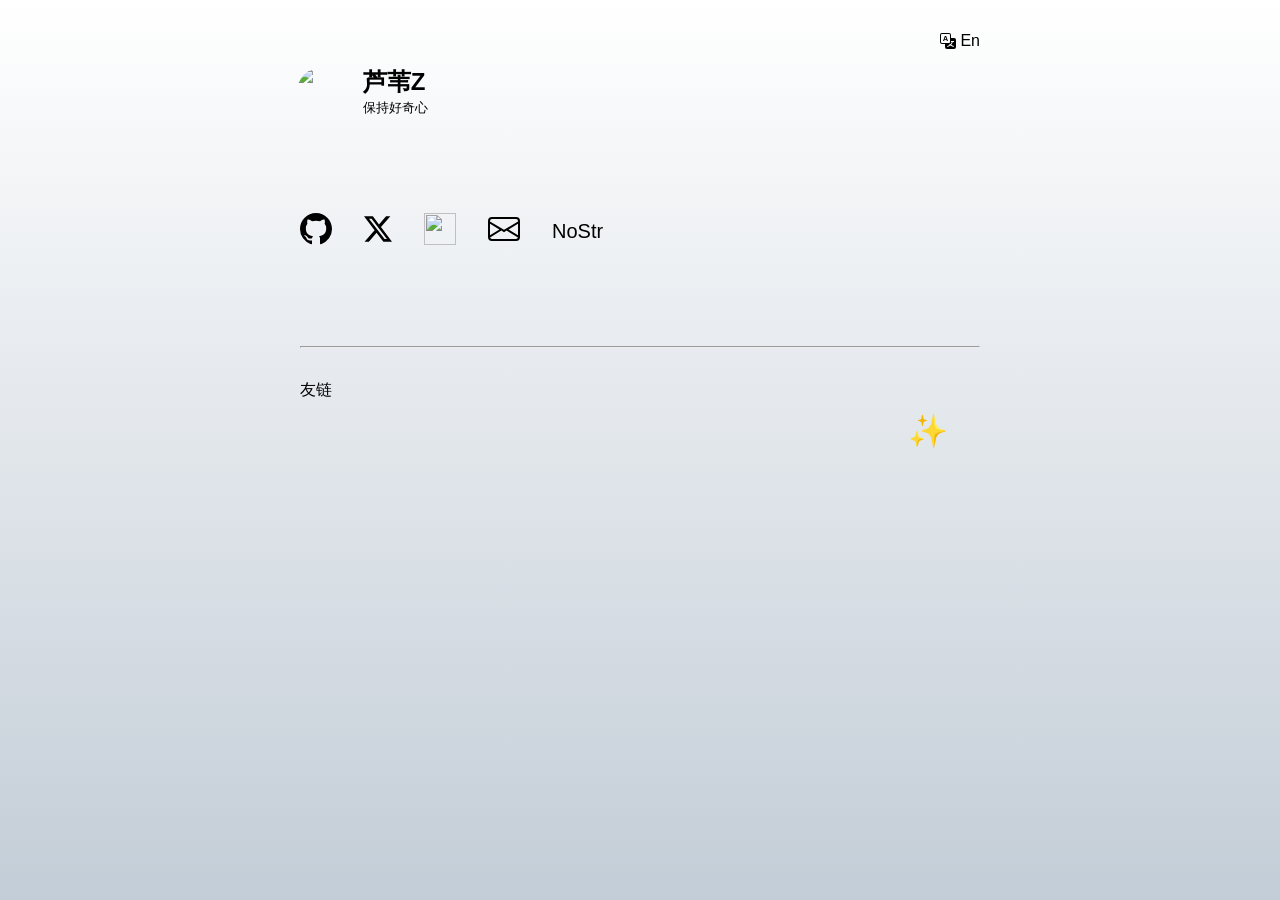
==== docs/index.html @ 38dd4041 "reset" ====
<!DOCTYPE html>
<html lang="zh-cn">

<head>
    <meta charset="UTF-8">
    <meta name="viewport" content="width=device-width, initial-scale=1.0">
    <link rel="icon" href="/images/avatar.png"" type=" image/x-icon">
    <link rel="stylesheet" href="style.css">
    <title>芦苇Z</title>


    <!-- Google tag (gtag.js) -->
    <script async src="https://www.googletagmanager.com/gtag/js?id=G-8SDHDL9G1Z"></script>
    <script>
        window.dataLayer = window.dataLayer || [];
        function gtag() { dataLayer.push(arguments); }
        gtag('js', new Date());

        gtag('config', 'G-8SDHDL9G1Z');
    </script>

</head>

<body>

    <a class="lang" href="/en">
        <svg xmlns="http://www.w3.org/2000/svg" width="16" height="16" fill="currentColor" class="bi bi-translate"
            viewBox="0 0 16 16">
            <path
                d="M4.545 6.714 4.11 8H3l1.862-5h1.284L8 8H6.833l-.435-1.286zm1.634-.736L5.5 3.956h-.049l-.679 2.022H6.18z" />
            <path
                d="M0 2a2 2 0 0 1 2-2h7a2 2 0 0 1 2 2v3h3a2 2 0 0 1 2 2v7a2 2 0 0 1-2 2H7a2 2 0 0 1-2-2v-3H2a2 2 0 0 1-2-2zm2-1a1 1 0 0 0-1 1v7a1 1 0 0 0 1 1h7a1 1 0 0 0 1-1V2a1 1 0 0 0-1-1zm7.138 9.995c.193.301.402.583.63.846-.748.575-1.673 1.001-2.768 1.292.178.217.451.635.555.867 1.125-.359 2.08-.844 2.886-1.494.777.665 1.739 1.165 2.93 1.472.133-.254.414-.673.629-.89-1.125-.253-2.057-.694-2.82-1.284.681-.747 1.222-1.651 1.621-2.757H14V8h-3v1.047h.765c-.318.844-.74 1.546-1.272 2.13a6.066 6.066 0 0 1-.415-.492 1.988 1.988 0 0 1-.94.31z" />
        </svg>
        <span>En</span>
    </a>

    <div class="who">
        <img class="avatar" src="/images/avatar.png" />
        <div>
            <h1>芦苇Z</h1>
            <span>保持好奇心</span>
            </div>
    </div>


    <div class="contact">
        <a href="https://github.com/nodewee" title="Github" target="_blank" rel="noopener noreferrer">
            <svg aria-hidden="true" viewBox="0 0 16 16" version="1.1" data-view-component="true" width="32" height="32">
                <path
                    d="M8 0c4.42 0 8 3.58 8 8a8.013 8.013 0 0 1-5.45 7.59c-.4.08-.55-.17-.55-.38 0-.27.01-1.13.01-2.2 0-.75-.25-1.23-.54-1.48 1.78-.2 3.65-.88 3.65-3.95 0-.88-.31-1.59-.82-2.15.08-.2.36-1.02-.08-2.12 0 0-.67-.22-2.2.82-.64-.18-1.32-.27-2-.27-.68 0-1.36.09-2 .27-1.53-1.03-2.2-.82-2.2-.82-.44 1.1-.16 1.92-.08 2.12-.51.56-.82 1.28-.82 2.15 0 3.06 1.86 3.75 3.64 3.95-.23.2-.44.55-.51 1.07-.46.21-1.61.55-2.33-.66-.15-.24-.6-.83-1.23-.82-.67.01-.27.38.01.53.34.19.73.9.82 1.13.16.45.68 1.31 2.69.94 0 .67.01 1.3.01 1.49 0 .21-.15.45-.55.38A7.995 7.995 0 0 1 0 8c0-4.42 3.58-8 8-8Z">
                </path>
            </svg>
        </a>
        <a href="https://twitter.com/hz42hz" title="Twitter" target="_blank" rel="noopener noreferrer">
            <svg xmlns="http://www.w3.org/2000/svg" width="28" height="28" fill="currentColor" class="bi bi-twitter-x"
                viewBox="0 0 16 16">
                <path
                    d="M12.6.75h2.454l-5.36 6.142L16 15.25h-4.937l-3.867-5.07-4.425 5.07H.316l5.733-6.57L0 .75h5.063l3.495 4.633L12.601.75Zm-.86 13.028h1.36L4.323 2.145H2.865l8.875 11.633Z" />
            </svg>
        </a>
        <a href="https://okjk.co/k253nP" title="即刻" target="_blank" rel="noopener noreferrer">
            <img src="/images/jike.png" width="32" height="32" />
        </a>
        <a href="mailto:nodewee@gmail.com" title="EMail" target="_blank" rel="noopener noreferrer">
            <svg xmlns="http://www.w3.org/2000/svg" width="32" height="32" fill="currentColor" viewBox="0 0 16 16">
                <path
                    d="M0 4a2 2 0 0 1 2-2h12a2 2 0 0 1 2 2v8a2 2 0 0 1-2 2H2a2 2 0 0 1-2-2zm2-1a1 1 0 0 0-1 1v.217l7 4.2 7-4.2V4a1 1 0 0 0-1-1zm13 2.383-4.708 2.825L15 11.105zm-.034 6.876-5.64-3.471L8 9.583l-1.326-.795-5.64 3.47A1 1 0 0 0 2 13h12a1 1 0 0 0 .966-.741M1 11.105l4.708-2.897L1 5.383z" />
            </svg>
        </a>

        <a href="https://www.nostrchat.io/dm/npub1pxu784702nqh9sup7nlnn3xscjl87h4rg7ansnhs8c7pl7ha9xfqsk9xac" title="NoStr"
            target="_blank" rel="noopener noreferrer">
            NoStr
        </a>
        </div>

    <hr>
    <a href="/flinks.html">友链</a>


    <span class="logo">✨</span>
</body>

</html>
---- docs/style.css ----
:root {
    font-size: 16px;
}

* {
    margin: 0;
    padding: 0;
}

html {
    background-image: linear-gradient(to top, #c3cdd7 0%, #ffffff 100%);
    min-height: 100vh;
}

body {
    font-family: -apple-system, BlinkMacSystemFont, Segoe UI, Roboto, Oxygen,
        Ubuntu, Cantarell, Fira Sans, Droid Sans, Helvetica Neue, sans-serif;
    max-width: 680px;
    margin: 0 auto;
    padding: 2rem;
}

a {
    text-decoration: none;
    color: black;
}

.who {
    display: flex;
    flex-direction: row;
    align-items: center;

    margin: 1rem 0;
}
.who > div > h1 {
    font-size: 1.5rem;
}
.who > div > span {
    font-size: smaller;
}

.avatar {
    border-radius: 50%;
    max-width: 50px;
    max-height: 50px;
    min-width: 50px;
    min-height: 50px;
    margin: 0 1rem 0 -0.2rem;
}

.lang {
    display: flex;
    flex-direction: row;
    align-items: center;
    justify-content: right;
    gap: 0.25rem;
}

.contact {
    padding: 3rem 0;
    margin: 3rem 0;

    display: flex;
    flex-direction: row;
    align-items: center;
    gap: 2rem;
}
.contact a {
    font-size: 1.25rem;
}

.logo {
    margin: 2rem;
    float: right;
    font-size: 2rem;
}

.links {
    margin: 0;
    padding-left: 20px;
}

.links li {
    margin: 0.25em 0;
}

hr {
    margin: 2rem 0;
}
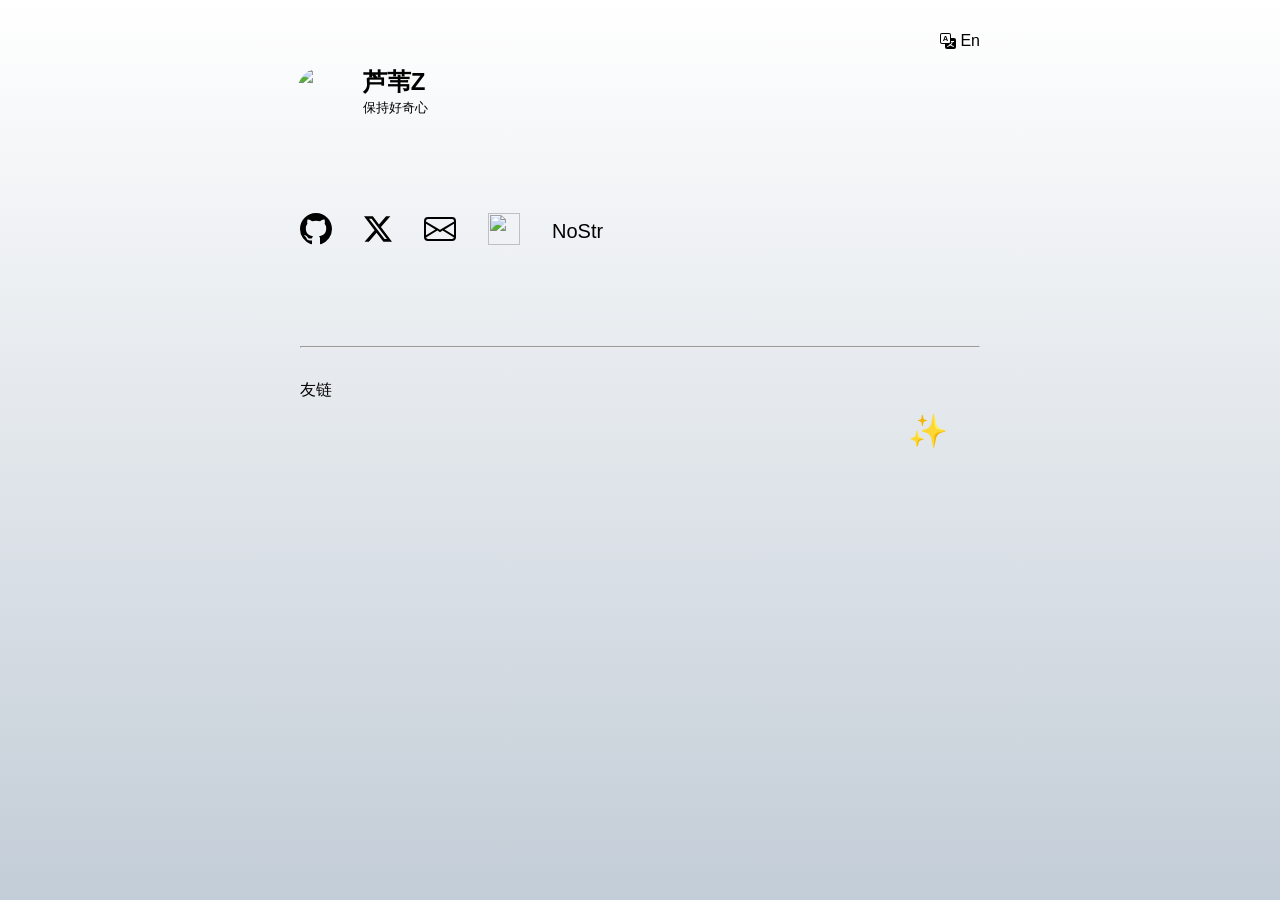
==== commit 3473632f: "调整链接位置" ====
--- a/docs/index.html
+++ b/docs/index.html
@@ -39,7 +39,7 @@
         <div>
             <h1>芦苇Z</h1>
             <span>保持好奇心</span>
-            </div>
+        </div>
     </div>
 
 
@@ -58,9 +58,7 @@
                     d="M12.6.75h2.454l-5.36 6.142L16 15.25h-4.937l-3.867-5.07-4.425 5.07H.316l5.733-6.57L0 .75h5.063l3.495 4.633L12.601.75Zm-.86 13.028h1.36L4.323 2.145H2.865l8.875 11.633Z" />
             </svg>
         </a>
-        <a href="https://okjk.co/k253nP" title="即刻" target="_blank" rel="noopener noreferrer">
-            <img src="/images/jike.png" width="32" height="32" />
-        </a>
+
         <a href="mailto:nodewee@gmail.com" title="EMail" target="_blank" rel="noopener noreferrer">
             <svg xmlns="http://www.w3.org/2000/svg" width="32" height="32" fill="currentColor" viewBox="0 0 16 16">
                 <path
@@ -68,11 +66,15 @@
             </svg>
         </a>
 
+        <a href="https://okjk.co/k253nP" title="即刻" target="_blank" rel="noopener noreferrer">
+            <img src="/images/jike.png" width="32" height="32" />
+        </a>
+        
         <a href="https://www.nostrchat.io/dm/npub1pxu784702nqh9sup7nlnn3xscjl87h4rg7ansnhs8c7pl7ha9xfqsk9xac" title="NoStr"
             target="_blank" rel="noopener noreferrer">
             NoStr
         </a>
-        </div>
+    </div>
 
     <hr>
     <a href="/flinks.html">友链</a>
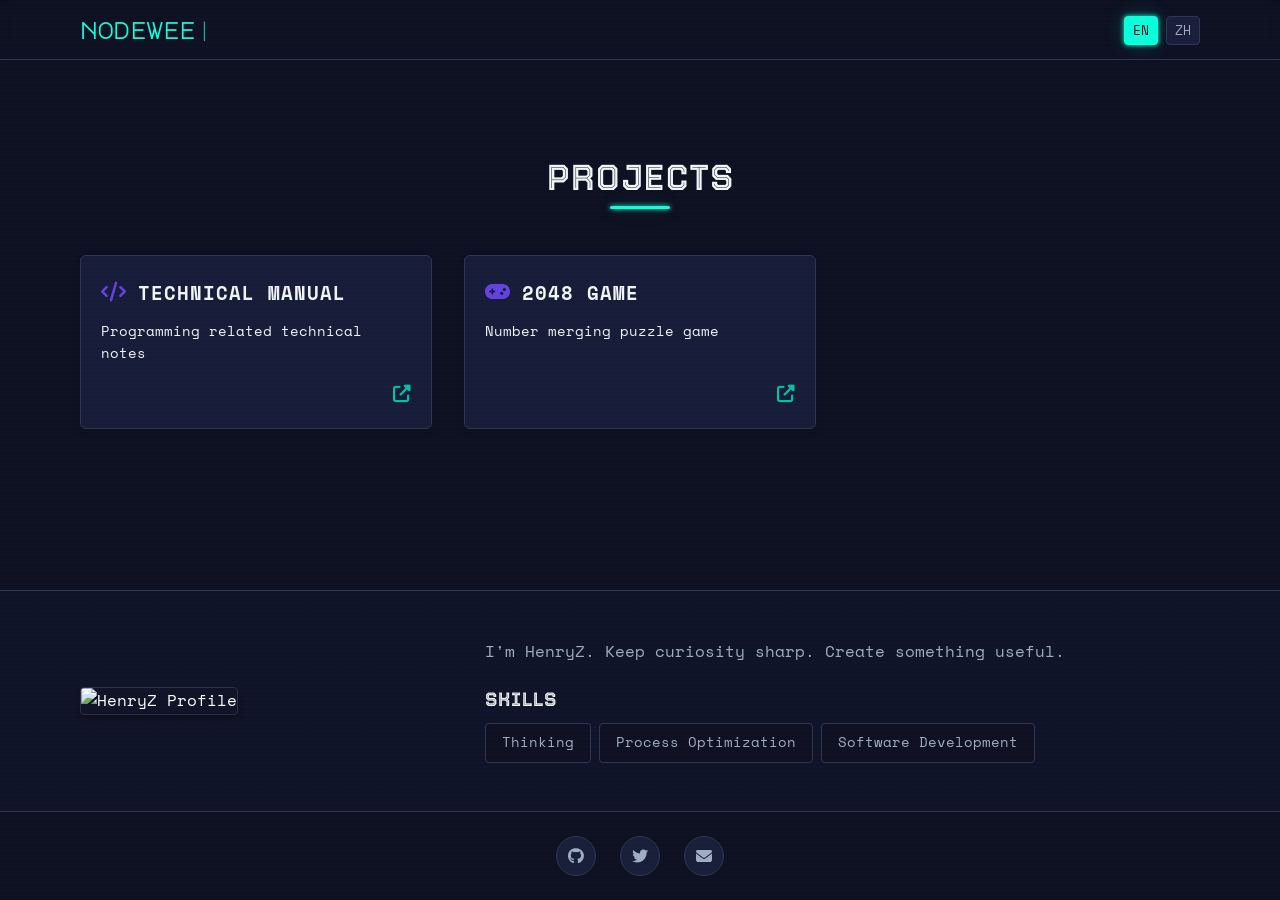
==== commit 36e8f6a6: "mv files" ====
--- a/docs/index.html
+++ b/docs/index.html
@@ -1,86 +1,111 @@
 <!DOCTYPE html>
-<html lang="zh-cn">
+<html lang="en">
+<head>
+  <meta charset="UTF-8">
+  <meta name="viewport" content="width=device-width, initial-scale=1.0">
+  <meta name="description" content="HenryZ's personal website showcasing software projects and developer portfolio">
+  <title>HenryZ | Portfolio</title>
+  
+  <!-- Preload critical assets -->
+  <link rel="preconnect" href="https://fonts.googleapis.com">
+  <link rel="preconnect" href="https://fonts.gstatic.com" crossorigin>
+  <link rel="preconnect" href="https://cdnjs.cloudflare.com" crossorigin>
+  
+  <!-- Google Fonts -->
+  <link href="https://fonts.googleapis.com/css2?family=Major+Mono+Display&family=Space+Mono:wght@400;700&family=Tourney:ital,wght@0,100..900;1,100..900&display=swap" rel="stylesheet">
+  
+  <!-- Font Awesome -->
+  <link rel="stylesheet" href="https://cdnjs.cloudflare.com/ajax/libs/font-awesome/6.4.0/css/all.min.css">
+  
+  <!-- Custom CSS -->
+  <link rel="stylesheet" href="style.css">
+</head>
+<body>
+  <!-- Scanline effect -->
+  <div class="scanline" aria-hidden="true"></div>
+  
+  <!-- Header -->
+  <header>
+    <div class="container">
+      <nav>
+        <a href="#" class="logo terminal-cursor" aria-label="Home">nodewee</a>
+        
+        <button id="menu-toggle" aria-label="Toggle navigation menu" aria-expanded="false">
+          <span></span>
+          <span></span>
+          <span></span>
+        </button>
+        
+        <ul class="nav-links" id="nav-menu">
+          <li>
+            <div id="language-switcher" aria-label="Language selection"></div>
+          </li>
+        </ul>
+      </nav>
+    </div>
+  </header>
 
-<head>
-    <meta charset="UTF-8">
-    <meta name="viewport" content="width=device-width, initial-scale=1.0">
-    <link rel="icon" href="/images/avatar.png"" type=" image/x-icon">
-    <link rel="stylesheet" href="style.css">
-    <title>芦苇Z</title>
+  <main>
+    <!-- Portfolio Section (Main Focus) -->
+    <section id="portfolio">
+      <div class="container">
+        <div class="section-title animate-on-scroll">
+          <h2 data-i18n="portfolio.title"></h2>
+        </div>
+        
+        <div class="portfolio-grid" id="portfolio-projects">
+          <!-- Projects will be populated dynamically by script.js -->
+        </div>
+      </div>
+    </section>
 
+    <!-- About Section -->
+    <section id="about">
+      <div class="container">
+        <div class="about-content">
+          <div class="about-image animate-on-scroll">
+            <img src="https://avatars.githubusercontent.com/u/6458437?v=4" alt="HenryZ Profile" width="200" height="200">
+          </div>
+          
+          <div class="about-text animate-on-scroll">
+            <!-- <h2 data-i18n="about.title"></h2> -->
+            <p data-i18n="about.content"></p>
+            
+            <div class="skills">
+              <h3 data-i18n="skills.title"></h3>
+              <div class="skills-list" id="skills-container">
+                <!-- Skills will be populated dynamically by script.js -->
+              </div>
+            </div>
+          </div>
+        </div>
+      </div>
+    </section>
+  </main>
 
-    <!-- Google tag (gtag.js) -->
-    <script async src="https://www.googletagmanager.com/gtag/js?id=G-8SDHDL9G1Z"></script>
-    <script>
-        window.dataLayer = window.dataLayer || [];
-        function gtag() { dataLayer.push(arguments); }
-        gtag('js', new Date());
+  <!-- Footer-->
+  <footer>
+    <div class="container">
+      <div class="footer-content">
+        <div class="footer-section">
+          <div class="footer-social">
+            <a href="https://github.com/nodewee/" target="_blank" rel="noopener noreferrer" aria-label="GitHub">
+              <i class="fab fa-github" aria-hidden="true"></i>
+            </a>
+            <a href="https://twitter.com/hz42hz" target="_blank" rel="noopener noreferrer" aria-label="Twitter">
+              <i class="fab fa-twitter" aria-hidden="true"></i>
+            </a>
+            <a href="mailto:nodewee@gmail.com" aria-label="Email">
+              <i class="fa fa-envelope" aria-hidden="true"></i>
+            </a>
+          </div>
+        </div>
+      </div>
+    </div>
+  </footer>
 
-        gtag('config', 'G-8SDHDL9G1Z');
-    </script>
-
-</head>
-
-<body>
-
-    <a class="lang" href="/en">
-        <svg xmlns="http://www.w3.org/2000/svg" width="16" height="16" fill="currentColor" class="bi bi-translate"
-            viewBox="0 0 16 16">
-            <path
-                d="M4.545 6.714 4.11 8H3l1.862-5h1.284L8 8H6.833l-.435-1.286zm1.634-.736L5.5 3.956h-.049l-.679 2.022H6.18z" />
-            <path
-                d="M0 2a2 2 0 0 1 2-2h7a2 2 0 0 1 2 2v3h3a2 2 0 0 1 2 2v7a2 2 0 0 1-2 2H7a2 2 0 0 1-2-2v-3H2a2 2 0 0 1-2-2zm2-1a1 1 0 0 0-1 1v7a1 1 0 0 0 1 1h7a1 1 0 0 0 1-1V2a1 1 0 0 0-1-1zm7.138 9.995c.193.301.402.583.63.846-.748.575-1.673 1.001-2.768 1.292.178.217.451.635.555.867 1.125-.359 2.08-.844 2.886-1.494.777.665 1.739 1.165 2.93 1.472.133-.254.414-.673.629-.89-1.125-.253-2.057-.694-2.82-1.284.681-.747 1.222-1.651 1.621-2.757H14V8h-3v1.047h.765c-.318.844-.74 1.546-1.272 2.13a6.066 6.066 0 0 1-.415-.492 1.988 1.988 0 0 1-.94.31z" />
-        </svg>
-        <span>En</span>
-    </a>
-
-    <div class="who">
-        <img class="avatar" src="/images/avatar.png" />
-        <div>
-            <h1>芦苇Z</h1>
-            <span>保持好奇心</span>
-        </div>
-    </div>
-
-
-    <div class="contact">
-        <a href="https://github.com/nodewee" title="Github" target="_blank" rel="noopener noreferrer">
-            <svg aria-hidden="true" viewBox="0 0 16 16" version="1.1" data-view-component="true" width="32" height="32">
-                <path
-                    d="M8 0c4.42 0 8 3.58 8 8a8.013 8.013 0 0 1-5.45 7.59c-.4.08-.55-.17-.55-.38 0-.27.01-1.13.01-2.2 0-.75-.25-1.23-.54-1.48 1.78-.2 3.65-.88 3.65-3.95 0-.88-.31-1.59-.82-2.15.08-.2.36-1.02-.08-2.12 0 0-.67-.22-2.2.82-.64-.18-1.32-.27-2-.27-.68 0-1.36.09-2 .27-1.53-1.03-2.2-.82-2.2-.82-.44 1.1-.16 1.92-.08 2.12-.51.56-.82 1.28-.82 2.15 0 3.06 1.86 3.75 3.64 3.95-.23.2-.44.55-.51 1.07-.46.21-1.61.55-2.33-.66-.15-.24-.6-.83-1.23-.82-.67.01-.27.38.01.53.34.19.73.9.82 1.13.16.45.68 1.31 2.69.94 0 .67.01 1.3.01 1.49 0 .21-.15.45-.55.38A7.995 7.995 0 0 1 0 8c0-4.42 3.58-8 8-8Z">
-                </path>
-            </svg>
-        </a>
-        <a href="https://twitter.com/hz42hz" title="Twitter" target="_blank" rel="noopener noreferrer">
-            <svg xmlns="http://www.w3.org/2000/svg" width="28" height="28" fill="currentColor" class="bi bi-twitter-x"
-                viewBox="0 0 16 16">
-                <path
-                    d="M12.6.75h2.454l-5.36 6.142L16 15.25h-4.937l-3.867-5.07-4.425 5.07H.316l5.733-6.57L0 .75h5.063l3.495 4.633L12.601.75Zm-.86 13.028h1.36L4.323 2.145H2.865l8.875 11.633Z" />
-            </svg>
-        </a>
-
-        <a href="mailto:nodewee@gmail.com" title="EMail" target="_blank" rel="noopener noreferrer">
-            <svg xmlns="http://www.w3.org/2000/svg" width="32" height="32" fill="currentColor" viewBox="0 0 16 16">
-                <path
-                    d="M0 4a2 2 0 0 1 2-2h12a2 2 0 0 1 2 2v8a2 2 0 0 1-2 2H2a2 2 0 0 1-2-2zm2-1a1 1 0 0 0-1 1v.217l7 4.2 7-4.2V4a1 1 0 0 0-1-1zm13 2.383-4.708 2.825L15 11.105zm-.034 6.876-5.64-3.471L8 9.583l-1.326-.795-5.64 3.47A1 1 0 0 0 2 13h12a1 1 0 0 0 .966-.741M1 11.105l4.708-2.897L1 5.383z" />
-            </svg>
-        </a>
-
-        <a href="https://okjk.co/k253nP" title="即刻" target="_blank" rel="noopener noreferrer">
-            <img src="/images/jike.png" width="32" height="32" />
-        </a>
-        
-        <a href="https://www.nostrchat.io/dm/npub1pxu784702nqh9sup7nlnn3xscjl87h4rg7ansnhs8c7pl7ha9xfqsk9xac" title="NoStr"
-            target="_blank" rel="noopener noreferrer">
-            NoStr
-        </a>
-    </div>
-
-    <hr>
-    <a href="/flinks.html">友链</a>
-
-
-    <span class="logo">✨</span>
+  <!-- Scripts -->
+  <script src="i18n.js"></script>
+  <script src="script.js"></script>
 </body>
-
-</html>+</html>
--- a/docs/style.css
+++ b/docs/style.css
@@ -1,89 +1,1018 @@
+/* 
+ * Personal Portfolio Website Styles
+ * Geek + Retro Sci-Fi + Minimalist Design
+ * Focus on portfolio with minimized supporting sections
+ */
+
+/* ---------- Base Styles ---------- */
 :root {
-    font-size: 16px;
+  /* Main color scheme - retro sci-fi inspired */
+  --color-primary: #0cffdb; /* Neon cyan */
+  --color-primary-dark: #00c2a8;
+  --color-secondary: #ff00e4; /* Neon pink */
+  --color-accent: #7149fe; /* Purple */
+  --color-background: #0f1021; /* Dark blue/black */
+  --color-background-alt: #1a1e3a; /* Slightly lighter dark blue */
+  --color-card-bg: #181c38; /* Card background */
+  --color-text: #f2f5f7; /* Off-white text */
+  --color-text-light: #a0aec0; /* Light gray text */
+  --color-border: #2f3651; /* Border color */
+  --color-code: #01d293; /* Code/terminal green */
+  
+  /* Layout */
+  --max-width: 1200px;
+  --border-radius: 4px;
+  --section-padding: 4rem 0;
+  --portfolio-padding: 6rem 0;
+  --header-height: 60px; /* Added header height variable */
+  
+  /* Effects */
+  --transition: all 0.3s ease;
+  --shadow: 0 4px 8px rgba(0, 0, 0, 0.3);
+  --shadow-lg: 0 10px 15px rgba(0, 0, 0, 0.4);
+  --glow: 0 0 5px var(--color-primary), 0 0 20px rgba(12, 255, 219, 0.2);
+  --neon-text-shadow: 0 0 5px rgba(12, 255, 219, 0.6);
 }
 
 * {
-    margin: 0;
-    padding: 0;
+  margin: 0;
+  padding: 0;
+  box-sizing: border-box;
+  user-select: none;
+}
+
+img, svg{
+  user-select: none;
+  pointer-events: none;
 }
 
 html {
-    background-image: linear-gradient(to top, #c3cdd7 0%, #ffffff 100%);
-    min-height: 100vh;
+  scroll-behavior: smooth;
+  font-size: 16px;
+  height: 100%;
 }
 
 body {
-    font-family: -apple-system, BlinkMacSystemFont, Segoe UI, Roboto, Oxygen,
-        Ubuntu, Cantarell, Fira Sans, Droid Sans, Helvetica Neue, sans-serif;
-    max-width: 680px;
-    margin: 0 auto;
-    padding: 2rem;
+  font-family: 'Space Mono', 'Courier New', monospace;
+  color: var(--color-text);
+  background-color: var(--color-background);
+  line-height: 1.6;
+  overflow-x: hidden;
+  font-weight: 400;
+  background-image: 
+    linear-gradient(rgba(15, 16, 33, 0.97), rgba(15, 16, 33, 0.97)),
+    url("data:image/svg+xml,%3Csvg width='60' height='60' viewBox='0 0 60 60' xmlns='http://www.w3.org/2000/svg'%3E%3Cg fill='none' fill-rule='evenodd'%3E%3Cg fill='%232d3748' fill-opacity='0.15'%3E%3Cpath d='M36 34v-4h-2v4h-4v2h4v4h2v-4h4v-2h-4zm0-30V0h-2v4h-4v2h4v4h2V6h4V4h-4zM6 34v-4H4v4H0v2h4v4h2v-4h4v-2H6zM6 4V0H4v4H0v2h4v4h2V6h4V4H6z'/%3E%3C/g%3E%3C/g%3E%3C/svg%3E");
+  min-height: 100vh; /* Minimum height equal to viewport height */
+  display: flex;
+  flex-direction: column; /* Flex column to push footer to bottom */
+}
+
+/* Main content should grow to push footer down */
+main {
+  flex: 1 0 auto; /* Grow and fill available space */
+  padding-top: var(--header-height); /* Account for fixed header */
+  display: flex;
+  flex-direction: column; /* Stack sections vertically */
+}
+
+/* Portfolio section takes up most of the available space */
+#portfolio {
+  flex: 1; /* Allow this section to grow */
+}
+
+/* About section sticks right above the footer */
+#about {
+  margin-top: auto; /* Push to the bottom of main */
+}
+
+/* Footer at the bottom */
+footer {
+  flex-shrink: 0; /* Prevent footer from shrinking */
+  background-color: rgba(15, 16, 33, 0.95);
+  padding: 1.5rem 0;
+  border-top: 1px solid var(--color-border);
+}
+
+.footer-content {
+  display: flex;
+  justify-content: center;
+  align-items: center;
+}
+
+.footer-section {
+  text-align: center;
+}
+
+h1, h2, h3, h4, h5, h6 {
+  font-family: "Tourney", 'Space Mono', monospace;
+  /* font-weight: 700; */
+  line-height: 1.2;
+  margin-bottom: 1rem;
+  text-transform: uppercase;
+  letter-spacing: 1px;
+}
+
+h1 {
+  font-size: 2.25rem;
+}
+
+h2 {
+  font-size: 2rem;
+}
+
+h3 {
+  font-size: 1.5rem;
+}
+
+p {
+  margin-bottom: 1rem;
+  color: var(--color-text-light);
 }
 
 a {
-    text-decoration: none;
-    color: black;
-}
-
-.who {
+  color: var(--color-primary);
+  text-decoration: none;
+  transition: var(--transition);
+}
+
+a:hover {
+  color: var(--color-primary-dark);
+  text-shadow: var(--neon-text-shadow);
+}
+
+code {
+  font-family: 'Space Mono', 'Courier New', monospace;
+  padding: 0.1em 0.3em;
+  background-color: var(--color-background-alt);
+  color: var(--color-code);
+  border-radius: 3px;
+  font-size: 0.9em;
+}
+
+img {
+  max-width: 100%;
+  height: auto;
+  border-radius: var(--border-radius);
+  border: 1px solid var(--color-border);
+}
+
+.container {
+  width: 90%;
+  max-width: var(--max-width);
+  margin: 0 auto;
+  padding: 0 1rem;
+}
+
+section {
+  padding: var(--section-padding);
+}
+
+/* ---------- Utility Classes ---------- */
+.text-center {
+  text-align: center;
+}
+
+.section-title {
+  text-align: center;
+  margin-bottom: 2.5rem;
+  position: relative;
+}
+
+.section-title h2 {
+  display: inline-block;
+  position: relative;
+  z-index: 1;
+  font-size: 2.25rem;
+  color: var(--color-text);
+}
+
+.section-title h2::after {
+  content: '';
+  position: absolute;
+  width: 60px;
+  height: 3px;
+  background-color: var(--color-primary);
+  bottom: -10px;
+  left: 50%;
+  transform: translateX(-50%);
+  border-radius: 4px;
+  box-shadow: var(--glow);
+}
+
+.section-title p {
+  max-width: 600px;
+  margin: 1.5rem auto 0;
+  font-size: 1rem;
+}
+
+.btn {
+  display: inline-block;
+  padding: 0.7rem 1.5rem;
+  border-radius: var(--border-radius);
+  font-weight: 500;
+  text-align: center;
+  cursor: pointer;
+  transition: var(--transition);
+  border: none;
+  font-size: 0.95rem;
+  text-transform: uppercase;
+  letter-spacing: 1px;
+  font-family: 'Space Mono', monospace;
+}
+
+.btn-primary {
+  background-color: var(--color-primary);
+  color: var(--color-background);
+}
+
+.btn-primary:hover {
+  background-color: var(--color-primary-dark);
+  color: var(--color-background);
+  transform: translateY(-2px);
+  box-shadow: var(--glow);
+}
+
+.btn-outline {
+  background-color: transparent;
+  border: 1.5px solid var(--color-primary);
+  color: var(--color-primary);
+}
+
+.btn-outline:hover {
+  background-color: rgba(12, 255, 219, 0.1);
+  box-shadow: var(--glow);
+  transform: translateY(-2px);
+}
+
+/* ---------- Header ---------- */
+header {
+  position: fixed;
+  top: 0;
+  left: 0;
+  width: 100%;
+  /* background-color: rgba(15, 16, 33, 0.85); */
+  backdrop-filter: blur(6px);
+  -webkit-backdrop-filter: blur(6px);
+  border-bottom: 1px solid var(--color-border);
+  z-index: 100;
+  padding: 0.8rem 0;
+  height: var(--header-height);
+}
+
+nav {
+  display: flex;
+  justify-content: space-between;
+  align-items: center;
+}
+
+.logo {
+  font-size: 1.4rem;
+  font-weight: 700;
+  color: var(--color-primary);
+  letter-spacing: -0.5px;
+  font-family: 'Major Mono Display', monospace;
+  text-transform: lowercase;
+}
+
+.logo:hover {
+  text-shadow: var(--neon-text-shadow);
+}
+
+.nav-links {
+  display: flex;
+  gap: 2rem;
+  list-style: none;
+}
+
+.nav-links a {
+  color: var(--color-text);
+  font-weight: 500;
+  position: relative;
+  font-size: 0.9rem;
+}
+
+.nav-links a:hover,
+.nav-links a.active {
+  color: var(--color-primary);
+}
+
+.nav-links a::after {
+  content: '';
+  position: absolute;
+  width: 0;
+  height: 2px;
+  background-color: var(--color-primary);
+  bottom: -4px;
+  left: 0;
+  transition: var(--transition);
+  box-shadow: var(--glow);
+}
+
+.nav-links a:hover::after,
+.nav-links a.active::after {
+  width: 100%;
+}
+
+#language-switcher {
+  display: flex;
+  gap: 0.5rem;
+}
+
+#language-switcher button {
+  background: var(--color-background-alt);
+  border: 1px solid var(--color-border);
+  border-radius: var(--border-radius);
+  padding: 0.25rem 0.5rem;
+  cursor: pointer;
+  transition: var(--transition);
+  font-size: 0.8rem;
+  color: var(--color-text-light);
+  font-family: 'Space Mono', monospace;
+}
+
+#language-switcher button.active {
+  background-color: var(--color-primary);
+  color: var(--color-background);
+  border-color: var(--color-primary);
+  box-shadow: var(--glow);
+}
+
+#menu-toggle {
+  display: none;
+  flex-direction: column;
+  justify-content: space-between;
+  width: 32px;
+  height: 24px;
+  cursor: pointer;
+  padding: 4px;
+  background-color: rgba(30, 35, 60, 0.6);
+  border: 1px solid var(--color-border);
+  border-radius: var(--border-radius);
+  transition: var(--transition);
+  position: relative;
+  overflow: hidden;
+}
+
+#menu-toggle:hover {
+  background-color: rgba(30, 35, 60, 0.9);
+  border-color: var(--color-primary);
+  box-shadow: var(--glow);
+}
+
+#menu-toggle span {
+  width: 100%;
+  height: 2px;
+  background-color: var(--color-primary);
+  border-radius: 4px;
+  transition: var(--transition);
+  position: absolute;
+  left: 4px;
+  right: 4px;
+  width: calc(100% - 8px);
+}
+
+#menu-toggle span:nth-child(1) {
+  top: 6px;
+}
+
+#menu-toggle span:nth-child(2) {
+  top: 11px;
+}
+
+#menu-toggle span:nth-child(3) {
+  top: 16px;
+}
+
+#menu-toggle.active {
+  background-color: rgba(12, 255, 219, 0.1);
+}
+
+#menu-toggle.active span {
+  background-color: var(--color-primary);
+}
+
+#menu-toggle.active span:nth-child(1) {
+  transform: translateY(5px) rotate(45deg);
+}
+
+#menu-toggle.active span:nth-child(2) {
+  opacity: 0;
+}
+
+#menu-toggle.active span:nth-child(3) {
+  transform: translateY(-5px) rotate(-45deg);
+}
+
+/* ---------- Hero Section ---------- */
+#hero {
+  min-height: 400px;
+  height: auto;
+  display: flex;
+  align-items: center;
+  background: linear-gradient(135deg, var(--color-background) 0%, var(--color-background-alt) 100%);
+  margin-top: 60px;
+  padding: 3rem 0;
+  position: relative;
+  overflow: hidden;
+}
+
+#hero::before {
+  content: '';
+  position: absolute;
+  top: 0;
+  left: 0;
+  width: 100%;
+  height: 100%;
+  background: linear-gradient(45deg, rgba(113, 73, 254, 0.2) 0%, rgba(12, 255, 219, 0.05) 100%);
+  z-index: 0;
+}
+
+.hero-content {
+  max-width: 800px;
+  margin: 0 auto;
+  text-align: center;
+  position: relative;
+  z-index: 1;
+}
+
+.hero-content h1 {
+  font-size: 2.5rem;
+  margin-bottom: 1rem;
+  animation: fadeInUp 1s ease;
+  letter-spacing: 2px;
+  color: var(--color-text);
+  text-shadow: var(--neon-text-shadow);
+}
+
+.hero-content p {
+  font-size: 1.1rem;
+  margin-bottom: 1.5rem;
+  color: var(--color-text-light);
+  animation: fadeInUp 1s ease 0.2s;
+  animation-fill-mode: both;
+  max-width: 600px;
+  margin-left: auto;
+  margin-right: auto;
+}
+
+.hero-buttons {
+  display: flex;
+  justify-content: center;
+  gap: 1rem;
+  animation: fadeInUp 1s ease 0.4s;
+  animation-fill-mode: both;
+}
+
+/* ---------- Portfolio Section ---------- */
+#portfolio {
+  padding: var(--portfolio-padding);
+  background-color: var(--color-background);
+  position: relative;
+}
+
+.portfolio-grid {
+  display: grid;
+  grid-template-columns: repeat(auto-fill, minmax(300px, 1fr));
+  gap: 2rem;
+}
+
+.project-card {
+  background-color: var(--color-card-bg);
+  border-radius: 6px;
+  overflow: hidden;
+  box-shadow: 0 3px 8px rgba(0, 0, 0, 0.1);
+  transition: all 0.3s ease;
+  height: 100%;
+  display: flex;
+  flex-direction: column;
+  padding: 1.25rem;
+  border: 1px solid var(--color-border);
+  position: relative;
+}
+
+.project-card:hover {
+  transform: translateY(-5px);
+  box-shadow: 0 8px 16px rgba(0, 0, 0, 0.15);
+  border-color: var(--color-accent);
+}
+
+.project-header {
+  display: flex;
+  align-items: center;
+  margin-bottom: 0.75rem;
+  gap: 0.75rem;
+}
+
+.project-icon {
+  color: var(--color-accent);
+  font-size: 1.25rem;
+  opacity: 0.85;
+}
+
+.project-card h3 {
+  margin: 0;
+  font-size: 1.2rem;
+  color: var(--color-text-bright);
+  font-family: var(--font-mono);
+}
+
+.project-card p {
+  flex-grow: 1;
+  margin-bottom: 1rem;
+  font-size: 0.9rem;
+  line-height: 1.5;
+  color: var(--color-text);
+}
+
+.project-meta {
+  display: flex;
+  justify-content: flex-end;
+  gap: 0.75rem;
+  margin-top: auto;
+}
+
+.project-link {
+  /* color: var(--color-text-dim); */
+  color: var(--color-primary-dark);
+  font-size: 1.1rem;
+  transition: color 0.2s ease;
+}
+
+.project-link:hover {
+  color: var(--color-accent);
+}
+
+.github-link:hover {
+  color: var(--color-accent-secondary);
+}
+
+.website-link:hover {
+  color: var(--color-accent-secondary);
+}
+
+/* ---------- About Section ---------- */
+#about {
+  padding: 3rem 0; /* Adjusted padding */
+  background-color: rgba(26, 30, 58, 0.3);
+  border-top: 1px solid var(--color-border);
+}
+
+.about-content {
+  display: grid;
+  grid-template-columns: 1fr 2fr;
+  gap: 3rem;
+  align-items: center;
+}
+
+.about-image img {
+  border-radius: var(--border-radius);
+  box-shadow: var(--shadow);
+  max-width: 100%;
+  border: 1px solid var(--color-border);
+  filter: grayscale(30%) contrast(110%);
+  transition: var(--transition);
+}
+
+.about-image img:hover {
+  filter: grayscale(0%) contrast(100%);
+  box-shadow: var(--shadow-lg);
+  border-color: var(--color-primary);
+}
+
+.about-text h2 {
+  margin-bottom: 1rem;
+  color: var(--color-text);
+  font-size: 1.8rem;
+}
+
+.about-text p {
+  margin-bottom: 1.5rem;
+  color: var(--color-text-light);
+  font-size: 1rem;
+  line-height: 1.6;
+}
+
+.skills {
+  margin-top: 1.5rem;
+}
+
+.skills h3 {
+  margin-bottom: 0.75rem;
+  font-size: 1.2rem;
+  color: var(--color-text);
+}
+
+.skills-list {
+  display: flex;
+  flex-wrap: wrap;
+  gap: 0.5rem;
+}
+
+.skill-tag {
+  background-color: var(--color-background);
+  padding: 0.5rem 1rem;
+  border-radius: var(--border-radius);
+  font-size: 0.85rem;
+  color: var(--color-text-light);
+  border: 1px solid var(--color-border);
+  transition: var(--transition);
+  font-family: 'Space Mono', monospace;
+}
+
+.skill-tag:hover {
+  transform: translateY(-2px);
+  box-shadow: var(--shadow);
+  background-color: var(--color-primary);
+  color: var(--color-background);
+  border-color: var(--color-primary);
+  box-shadow: var(--glow);
+}
+
+/* Friends Links */
+.friends-links {
+  margin-top: 0rem;
+}
+
+.friends-links h3 {
+  margin-bottom: 0.75rem;
+  font-size: 1.2rem;
+  color: var(--color-text);
+}
+
+.friends-list {
+  display: flex;
+  flex-wrap: wrap;
+  gap: 1rem;
+}
+
+.friend-link {
+  display: inline-block;
+  padding: 0.5rem 1rem;
+  background-color: var(--color-background);
+  border: 1px solid var(--color-border);
+  border-radius: var(--border-radius);
+  transition: var(--transition);
+  font-family: 'Space Mono', monospace;
+  color: var(--color-text-light);
+  font-size: 0.9rem;
+}
+
+.friend-link:hover {
+  transform: translateY(-3px);
+  box-shadow: var(--glow);
+  border-color: var(--color-primary);
+  color: var(--color-primary);
+  text-shadow: var(--neon-text-shadow);
+}
+
+.social-links {
+  display: flex;
+  gap: 0.75rem;
+  margin-top: 1.5rem;
+}
+
+.social-links a {
+  width: 40px;
+  height: 40px;
+  display: flex;
+  align-items: center;
+  justify-content: center;
+  border-radius: 50%;
+  background-color: var(--color-background);
+  color: var(--color-text);
+  transition: var(--transition);
+  font-size: 1.1rem;
+  border: 1px solid var(--color-border);
+}
+
+.social-links a:hover {
+  background-color: var(--color-primary);
+  color: var(--color-background);
+  transform: translateY(-3px);
+  box-shadow: var(--glow);
+  border-color: var(--color-primary);
+}
+
+/* ---------- Contact Section ---------- */
+#contact {
+  background-color: var(--color-background);
+  padding: 3rem 0;
+}
+
+.contact-container {
+  max-width: 500px;
+  margin: 0 auto;
+  background-color: var(--color-card-bg);
+  padding: 2rem;
+  border-radius: var(--border-radius);
+  box-shadow: var(--shadow);
+  border: 1px solid var(--color-border);
+  text-align: center;
+  transition: var(--transition);
+}
+
+.contact-container:hover {
+  box-shadow: var(--shadow-lg);
+  border-color: var(--color-primary);
+}
+
+.contact-info h2 {
+  color: var(--color-text);
+  margin-bottom: 0.5rem;
+  font-size: 1.5rem;
+}
+
+.contact-info p {
+  font-size: 1rem;
+  margin-bottom: 1.5rem;
+  font-family: 'Space Mono', monospace;
+  color: var(--color-primary);
+}
+
+.contact-details {
+  margin-bottom: 1.5rem;
+}
+
+.contact-details p {
+  color: var(--color-text-light);
+  margin-bottom: 0.5rem;
+  font-size: 0.9rem;
+}
+
+.contact-details .highlight {
+  color: var(--color-primary);
+  font-weight: bold;
+  letter-spacing: 0.5px;
+}
+
+/* ---------- Footer Styles ---------- */
+/* Footer elements styling */
+.footer-title {
+  font-size: 0.85rem;
+  margin-bottom: 0.75rem;
+  color: var(--color-text-light);
+  font-weight: 400;
+  letter-spacing: 1px;
+  text-transform: uppercase;
+  opacity: 0.8;
+}
+
+.footer-divider {
+  width: 1px;
+  height: 70px;
+  background-color: var(--color-border);
+  margin: 0 1rem;
+}
+
+.footer-social {
+  display: flex;
+  justify-content: center;
+  gap: 1.5rem;
+}
+
+.footer-social a {
+  display: flex;
+  align-items: center;
+  justify-content: center;
+  width: 40px;
+  height: 40px;
+  color: var(--color-text-light);
+  background-color: var(--color-background-alt);
+  border-radius: 50%;
+  transition: var(--transition);
+  border: 1px solid var(--color-border);
+}
+
+.footer-social a:hover {
+  background-color: var(--color-primary);
+  color: var(--color-background);
+  transform: translateY(-2px);
+  box-shadow: var(--glow);
+  border-color: var(--color-primary);
+}
+
+/* Moved Friends Links styling to Footer */
+.friends-links {
+  display: flex;
+  gap: 0.75rem;
+}
+
+.friend-link {
+  display: flex;
+  align-items: center;
+  justify-content: center;
+  padding: 0.4rem 0.8rem;
+  background-color: var(--color-background);
+  border: 1px solid var(--color-border);
+  border-radius: var(--border-radius);
+  transition: var(--transition);
+  font-family: 'Space Mono', monospace;
+  color: var(--color-text-light);
+  font-size: 0.8rem;
+  line-height: 1;
+  min-height: 35px;
+}
+
+.friend-link:hover {
+  transform: translateY(-2px);
+  box-shadow: var(--glow);
+  border-color: var(--color-primary);
+  color: var(--color-primary);
+  text-shadow: var(--neon-text-shadow);
+}
+
+/* Terminal blinking cursor effect */
+.terminal-cursor::after {
+  content: '|';
+  animation: blink 1s step-end infinite;
+  color: var(--color-primary);
+  font-weight: normal;
+}
+
+@keyframes blink {
+  from, to { opacity: 1; }
+  50% { opacity: 0; }
+}
+
+/* ---------- Animations ---------- */
+@keyframes fadeInUp {
+  from {
+    opacity: 0;
+    transform: translateY(20px);
+  }
+  to {
+    opacity: 1;
+    transform: translateY(0);
+  }
+}
+
+.animate-on-scroll {
+  opacity: 0;
+  transform: translateY(20px);
+  transition: opacity 0.6s ease, transform 0.6s ease;
+}
+
+.animate-on-scroll.animated {
+  opacity: 1;
+  transform: translateY(0);
+}
+
+/* Scanline effect */
+.scanline {
+  position: fixed;
+  top: 0;
+  left: 0;
+  width: 100%;
+  height: 100%;
+  z-index: 999;
+  pointer-events: none;
+  opacity: 0.05;
+  background: linear-gradient(
+    to bottom,
+    transparent 50%,
+    rgba(12, 255, 219, 0.2) 50%
+  );
+  background-size: 100% 4px;
+  animation: scanline 8s linear infinite;
+  display: none;
+}
+
+@keyframes scanline {
+  0% {
+    background-position: 0 0;
+  }
+  100% {
+    background-position: 0 100%;
+  }
+}
+
+/* ---------- Media Queries ---------- */
+@media (max-width: 992px) {
+  .about-content {
+    grid-template-columns: 1fr;
+    gap: 2rem;
+  }
+
+  .about-image {
+    order: 2;
+    text-align: center;
+  }
+
+  .about-image img {
+    max-width: 300px;
+  }
+
+  .about-text {
+    order: 1;
+  }
+  
+  .scanline {
+    display: none;
+  }
+}
+
+@media (max-width: 768px) {
+  :root {
+    --section-padding: 3rem 0;
+    --portfolio-padding: 4rem 0;
+  }
+  
+  h1 {
+    font-size: 2rem;
+  }
+  
+  h2 {
+    font-size: 1.6rem;
+  }
+
+  #menu-toggle {
     display: flex;
-    flex-direction: row;
+  }
+  
+  .nav-links {
+    position: fixed;
+    top: 60px;
+    right: -100%;
+    width: 100%;
+    height: calc(100vh - 60px);
+    background-color: var(--color-background);
+    flex-direction: column;
     align-items: center;
-
-    margin: 1rem 0;
-}
-.who > div > h1 {
-    font-size: 1.5rem;
-}
-.who > div > span {
-    font-size: smaller;
-}
-
-.avatar {
-    border-radius: 50%;
-    max-width: 50px;
-    max-height: 50px;
-    min-width: 50px;
-    min-height: 50px;
-    margin: 0 1rem 0 -0.2rem;
-}
-
-.lang {
-    display: flex;
-    flex-direction: row;
+    justify-content: center;
+    gap: 1.5rem;
+    transition: var(--transition);
+    z-index: 99;
+    border-top: 1px solid var(--color-border);
+  }
+  
+  .nav-links.active {
+    right: 0;
+  }
+  
+  body.nav-open {
+    overflow: hidden;
+  }
+  
+  #menu-toggle.active span:nth-child(1) {
+    transform: translateY(9px) rotate(45deg);
+  }
+  
+  #menu-toggle.active span:nth-child(2) {
+    opacity: 0;
+  }
+  
+  #menu-toggle.active span:nth-child(3) {
+    transform: translateY(-9px) rotate(-45deg);
+  }
+  
+  .hero-content h1 {
+    font-size: 2rem;
+  }
+  
+  .hero-content p {
+    font-size: 1rem;
+  }
+  
+  .hero-buttons {
+    flex-direction: column;
     align-items: center;
-    justify-content: right;
-    gap: 0.25rem;
-}
-
-.contact {
-    padding: 3rem 0;
-    margin: 3rem 0;
-
-    display: flex;
-    flex-direction: row;
-    align-items: center;
-    gap: 2rem;
-}
-.contact a {
-    font-size: 1.25rem;
-}
-
-.logo {
-    margin: 2rem;
-    float: right;
-    font-size: 2rem;
-}
-
-.links {
-    margin: 0;
-    padding-left: 20px;
-}
-
-.links li {
-    margin: 0.25em 0;
-}
-
-hr {
-    margin: 2rem 0;
-}
+  }
+  
+  .contact-container {
+    padding: 1.5rem;
+  }
+  
+  .footer-wrapper {
+    flex-direction: column;
+    gap: 1.5rem;
+  }
+  
+  .footer-divider {
+    width: 50%;
+    height: 1px;
+    margin: 0.5rem 0;
+  }
+}
+
+@media (max-width: 576px) {
+  :root {
+    --section-padding: 2.5rem 0;
+    --portfolio-padding: 3.5rem 0;
+  }
+  
+  .hero-content h1 {
+    font-size: 1.8rem;
+  }
+  
+  .section-title {
+    margin-bottom: 2rem;
+  }
+  
+  .section-title h2 {
+    font-size: 1.6rem;
+  }
+  
+  .portfolio-grid {
+    grid-template-columns: 1fr;
+  }
+} 
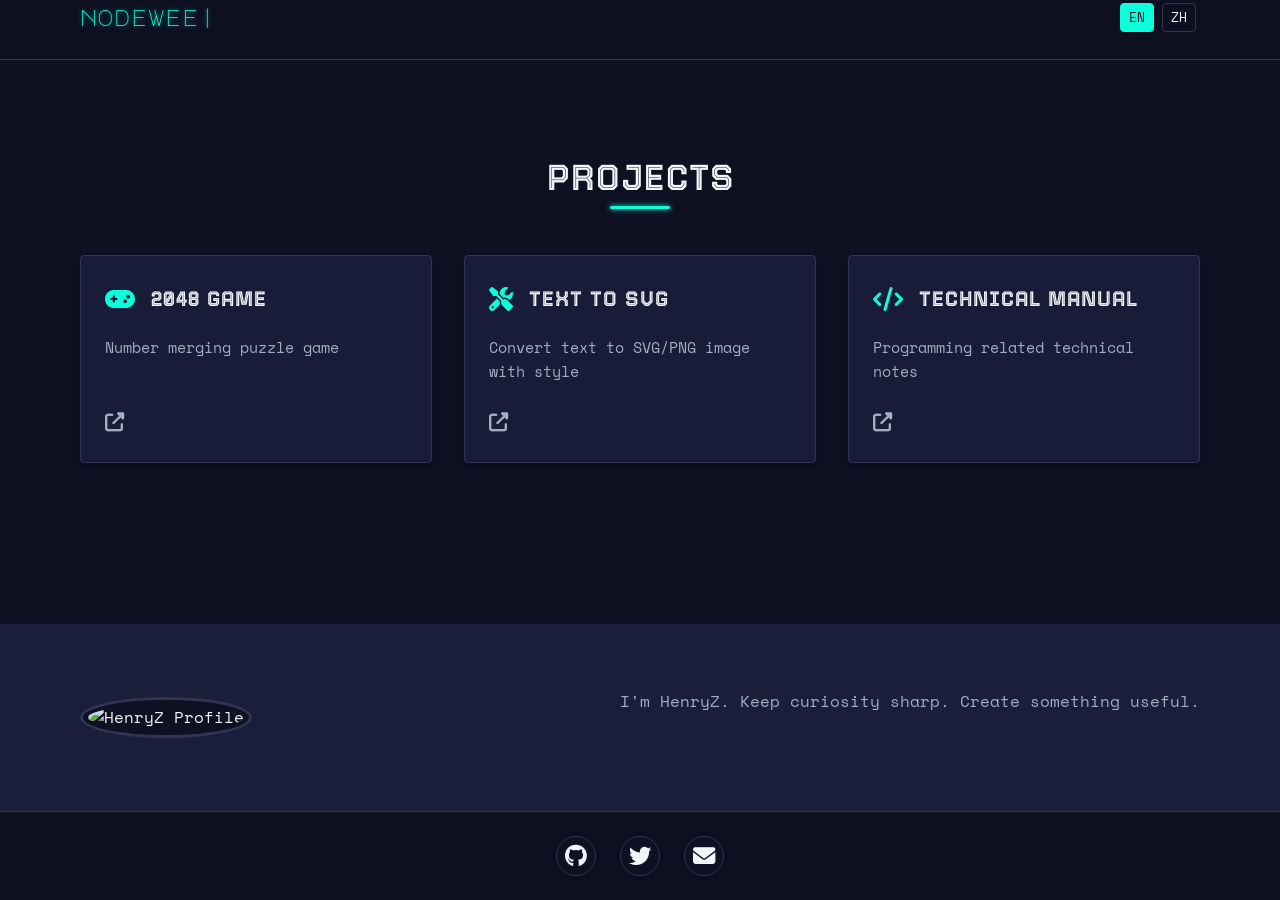
==== commit feb19ab6: "refactor" ====
--- a/docs/index.html
+++ b/docs/index.html
@@ -1,41 +1,191 @@
 <!DOCTYPE html>
 <html lang="en">
+
 <head>
   <meta charset="UTF-8">
   <meta name="viewport" content="width=device-width, initial-scale=1.0">
   <meta name="description" content="HenryZ's personal website showcasing software projects and developer portfolio">
   <title>HenryZ | Portfolio</title>
-  
+
   <!-- Preload critical assets -->
   <link rel="preconnect" href="https://fonts.googleapis.com">
   <link rel="preconnect" href="https://fonts.gstatic.com" crossorigin>
   <link rel="preconnect" href="https://cdnjs.cloudflare.com" crossorigin>
-  
-  <!-- Google Fonts -->
-  <link href="https://fonts.googleapis.com/css2?family=Major+Mono+Display&family=Space+Mono:wght@400;700&family=Tourney:ital,wght@0,100..900;1,100..900&display=swap" rel="stylesheet">
-  
-  <!-- Font Awesome -->
-  <link rel="stylesheet" href="https://cdnjs.cloudflare.com/ajax/libs/font-awesome/6.4.0/css/all.min.css">
-  
-  <!-- Custom CSS -->
-  <link rel="stylesheet" href="style.css">
+
+  <!-- Critical CSS -->
+  <style>
+    :root {
+      --color-primary: #0cffdb;
+      --color-primary-dark: #00c2a8;
+      --color-secondary: #ff00e4;
+      --color-accent: #7149fe;
+      --color-background: #0f1021;
+      --color-background-alt: #1a1e3a;
+      --color-card-bg: #181c38;
+      --color-text: #f2f5f7;
+      --color-text-light: #a0aec0;
+      --color-border: #2f3651;
+      --color-code: #01d293;
+      --max-width: 1200px;
+      --border-radius: 4px;
+      --section-padding: 4rem 0;
+      --portfolio-padding: 6rem 0;
+      --header-height: 60px;
+      --transition: all 0.3s ease;
+      --shadow: 0 4px 8px rgba(0, 0, 0, 0.3);
+      --shadow-lg: 0 10px 15px rgba(0, 0, 0, 0.4);
+      --glow: 0 0 5px var(--color-primary), 0 0 20px rgba(12, 255, 219, 0.2);
+      --neon-text-shadow: 0 0 5px rgba(12, 255, 219, 0.6)
+    }
+
+    * {
+      margin: 0;
+      padding: 0;
+      box-sizing: border-box;
+      user-select: none
+    }
+
+    body {
+      font-family: 'Space Mono', monospace;
+      color: var(--color-text);
+      background-color: var(--color-background);
+      line-height: 1.6;
+      overflow-x: hidden;
+      min-height: 100vh;
+      display: flex;
+      flex-direction: column
+    }
+
+    header {
+      position: fixed;
+      top: 0;
+      left: 0;
+      width: 100%;
+      z-index: 1000;
+      background-color: rgba(15, 16, 33, 0.95);
+      backdrop-filter: blur(5px);
+      border-bottom: 1px solid var(--color-border);
+      height: var(--header-height)
+    }
+
+    main {
+      flex: 1 0 auto;
+      padding-top: var(--header-height);
+      display: flex;
+      flex-direction: column
+    }
+  </style>
+
+  <!-- Google Fonts with display=swap for better performance -->
+  <link
+    href="https://fonts.googleapis.com/css2?family=Major+Mono+Display&family=Space+Mono:wght@400;700&family=Tourney:ital,wght@0,100..900;1,100..900&display=swap"
+    rel="stylesheet" media="print" onload="this.media='all'">
+
+  <!-- Font Awesome - defer loading -->
+  <link rel="stylesheet" href="https://cdnjs.cloudflare.com/ajax/libs/font-awesome/6.4.0/css/all.min.css" media="print"
+    onload="this.media='all'">
+
+  <!-- Non-critical CSS loaded asynchronously -->
+  <link rel="stylesheet" href="style.css" media="print" onload="this.media='all'">
+  <noscript>
+    <link rel="stylesheet" href="style.css">
+  </noscript>
+
+  <!-- Inline all i18n data -->
+  <script>
+    window.completeI18nData = {
+      "en": {
+        "nav": {
+          "home": "Home",
+          "portfolio": "Portfolio",
+          "about": "About Me",
+          "contact": "Contact"
+        },
+        "portfolio": {
+          "title": "Projects",
+          "projects": [
+            {
+              "name": "2048 Game",
+              "description": "Number merging puzzle game",
+              "category": "game",
+              "website": "https://mixin.city/0e33b3b85d8742eca58d8b41cd8c3c3d/"
+            },
+            {
+              "name": "Text to SVG",
+              "description": "Convert text to SVG/PNG image with style",
+              "category": "tool",
+              "website": "https://mixin.city/text-to-svg/"
+            },
+            {
+              "name": "Technical Manual",
+              "description": "Programming related technical notes",
+              "category": "programming",
+              "website": "https://manual.toulan.fun/"
+            },
+          ]
+        },
+        "about": {
+          "title": "About Me",
+          "content": "I'm HenryZ. Keep curiosity sharp. Create something useful."
+        },
+        "footer": {
+          "contact": "Contact",
+          "friends": "Friends"
+        }
+      },
+      "zh": {
+        "portfolio": {
+          "title": "项目",
+          "projects": [
+            {
+              "name": "2048游戏",
+              "description": "数字合并益智游戏",
+              "category": "game",
+              "website": "https://mixin.city/0e33b3b85d8742eca58d8b41cd8c3c3d/"
+            },
+            {
+              "name": "文本转SVG",
+              "description": "将样式文本转换为SVG/PNG图像",
+              "category": "tool",
+              "website": "https://mixin.city/text-to-svg/"
+            },
+            {
+              "name": "技术手册",
+              "description": "编程相关技术笔记",
+              "category": "programming",
+              "website": "https://manual.toulan.fun/"
+            },
+          ]
+        },
+        "about": {
+          "title": "关于我",
+          "content": "我是芦苇Z。保持好奇心。创造有用之物。"
+        },
+        "footer": {
+          "contact": "联系",
+          "friends": "朋友"
+        }
+      }
+    };
+  </script>
 </head>
+
 <body>
   <!-- Scanline effect -->
   <div class="scanline" aria-hidden="true"></div>
-  
+
   <!-- Header -->
   <header>
     <div class="container">
       <nav>
         <a href="#" class="logo terminal-cursor" aria-label="Home">nodewee</a>
-        
+
         <button id="menu-toggle" aria-label="Toggle navigation menu" aria-expanded="false">
           <span></span>
           <span></span>
           <span></span>
         </button>
-        
+
         <ul class="nav-links" id="nav-menu">
           <li>
             <div id="language-switcher" aria-label="Language selection"></div>
@@ -52,7 +202,7 @@
         <div class="section-title animate-on-scroll">
           <h2 data-i18n="portfolio.title"></h2>
         </div>
-        
+
         <div class="portfolio-grid" id="portfolio-projects">
           <!-- Projects will be populated dynamically by script.js -->
         </div>
@@ -64,19 +214,13 @@
       <div class="container">
         <div class="about-content">
           <div class="about-image animate-on-scroll">
-            <img src="https://avatars.githubusercontent.com/u/6458437?v=4" alt="HenryZ Profile" width="200" height="200">
+            <img src="https://avatars.githubusercontent.com/u/6458437?v=4" alt="HenryZ Profile" width="200" height="200"
+              loading="lazy">
           </div>
-          
+
           <div class="about-text animate-on-scroll">
             <!-- <h2 data-i18n="about.title"></h2> -->
             <p data-i18n="about.content"></p>
-            
-            <div class="skills">
-              <h3 data-i18n="skills.title"></h3>
-              <div class="skills-list" id="skills-container">
-                <!-- Skills will be populated dynamically by script.js -->
-              </div>
-            </div>
           </div>
         </div>
       </div>
@@ -104,8 +248,8 @@
     </div>
   </footer>
 
-  <!-- Scripts -->
-  <script src="i18n.js"></script>
-  <script src="script.js"></script>
+  <!-- Scripts - deferred to not block rendering -->
+  <script src="app.js" defer></script>
 </body>
-</html>
+
+</html>
--- a/docs/style.css
+++ b/docs/style.css
@@ -2,6 +2,7 @@
  * Personal Portfolio Website Styles
  * Geek + Retro Sci-Fi + Minimalist Design
  * Focus on portfolio with minimized supporting sections
+ * Optimized for performance
  */
 
 /* ---------- Base Styles ---------- */
@@ -24,7 +25,7 @@
   --border-radius: 4px;
   --section-padding: 4rem 0;
   --portfolio-padding: 6rem 0;
-  --header-height: 60px; /* Added header height variable */
+  --header-height: 60px;
   
   /* Effects */
   --transition: all 0.3s ease;
@@ -41,7 +42,7 @@
   user-select: none;
 }
 
-img, svg{
+img, svg {
   user-select: none;
   pointer-events: none;
 }
@@ -62,32 +63,33 @@
   background-image: 
     linear-gradient(rgba(15, 16, 33, 0.97), rgba(15, 16, 33, 0.97)),
     url("data:image/svg+xml,%3Csvg width='60' height='60' viewBox='0 0 60 60' xmlns='http://www.w3.org/2000/svg'%3E%3Cg fill='none' fill-rule='evenodd'%3E%3Cg fill='%232d3748' fill-opacity='0.15'%3E%3Cpath d='M36 34v-4h-2v4h-4v2h4v4h2v-4h4v-2h-4zm0-30V0h-2v4h-4v2h4v4h2V6h4V4h-4zM6 34v-4H4v4H0v2h4v4h2v-4h4v-2H6zM6 4V0H4v4H0v2h4v4h2V6h4V4H6z'/%3E%3C/g%3E%3C/g%3E%3C/svg%3E");
-  min-height: 100vh; /* Minimum height equal to viewport height */
-  display: flex;
-  flex-direction: column; /* Flex column to push footer to bottom */
+  min-height: 100vh;
+  display: flex;
+  flex-direction: column;
+  will-change: transform;
 }
 
 /* Main content should grow to push footer down */
 main {
-  flex: 1 0 auto; /* Grow and fill available space */
-  padding-top: var(--header-height); /* Account for fixed header */
-  display: flex;
-  flex-direction: column; /* Stack sections vertically */
+  flex: 1 0 auto;
+  padding-top: var(--header-height);
+  display: flex;
+  flex-direction: column;
 }
 
 /* Portfolio section takes up most of the available space */
 #portfolio {
-  flex: 1; /* Allow this section to grow */
+  flex: 1;
 }
 
 /* About section sticks right above the footer */
 #about {
-  margin-top: auto; /* Push to the bottom of main */
+  margin-top: auto;
 }
 
 /* Footer at the bottom */
 footer {
-  flex-shrink: 0; /* Prevent footer from shrinking */
+  flex-shrink: 0;
   background-color: rgba(15, 16, 33, 0.95);
   padding: 1.5rem 0;
   border-top: 1px solid var(--color-border);
@@ -105,7 +107,6 @@
 
 h1, h2, h3, h4, h5, h6 {
   font-family: "Tourney", 'Space Mono', monospace;
-  /* font-weight: 700; */
   line-height: 1.2;
   margin-bottom: 1rem;
   text-transform: uppercase;
@@ -250,12 +251,10 @@
   top: 0;
   left: 0;
   width: 100%;
-  /* background-color: rgba(15, 16, 33, 0.85); */
-  backdrop-filter: blur(6px);
-  -webkit-backdrop-filter: blur(6px);
+  z-index: 1000;
+  background-color: rgba(15, 16, 33, 0.95);
+  backdrop-filter: blur(5px);
   border-bottom: 1px solid var(--color-border);
-  z-index: 100;
-  padding: 0.8rem 0;
   height: var(--header-height);
 }
 
@@ -263,32 +262,34 @@
   display: flex;
   justify-content: space-between;
   align-items: center;
+  height: 100%;
 }
 
 .logo {
+  font-family: 'Major Mono Display', monospace;
   font-size: 1.4rem;
-  font-weight: 700;
   color: var(--color-primary);
-  letter-spacing: -0.5px;
-  font-family: 'Major Mono Display', monospace;
-  text-transform: lowercase;
+  text-shadow: var(--neon-text-shadow);
+  position: relative;
 }
 
 .logo:hover {
-  text-shadow: var(--neon-text-shadow);
+  text-shadow: 0 0 10px var(--color-primary), 0 0 20px var(--color-primary);
 }
 
 .nav-links {
   display: flex;
-  gap: 2rem;
   list-style: none;
+  margin: 0;
+  padding: 0;
 }
 
 .nav-links a {
   color: var(--color-text);
-  font-weight: 500;
+  text-decoration: none;
+  padding: 0 1rem;
   position: relative;
-  font-size: 0.9rem;
+  transition: var(--transition);
 }
 
 .nav-links a:hover,
@@ -301,90 +302,85 @@
   position: absolute;
   width: 0;
   height: 2px;
-  background-color: var(--color-primary);
-  bottom: -4px;
-  left: 0;
-  transition: var(--transition);
+  background: var(--color-primary);
+  bottom: -5px;
+  left: 50%;
+  transform: translateX(-50%);
+  transition: width 0.3s;
   box-shadow: var(--glow);
 }
 
 .nav-links a:hover::after,
 .nav-links a.active::after {
-  width: 100%;
+  width: 60%;
 }
 
 #language-switcher {
   display: flex;
-  gap: 0.5rem;
+  align-items: center;
 }
 
 #language-switcher button {
-  background: var(--color-background-alt);
+  background: transparent;
   border: 1px solid var(--color-border);
-  border-radius: var(--border-radius);
+  color: var(--color-text);
+  margin: 0 0.25rem;
   padding: 0.25rem 0.5rem;
   cursor: pointer;
-  transition: var(--transition);
+  font-family: 'Space Mono', monospace;
   font-size: 0.8rem;
-  color: var(--color-text-light);
-  font-family: 'Space Mono', monospace;
+  transition: var(--transition);
+  border-radius: var(--border-radius);
 }
 
 #language-switcher button.active {
   background-color: var(--color-primary);
   color: var(--color-background);
   border-color: var(--color-primary);
-  box-shadow: var(--glow);
 }
 
 #menu-toggle {
   display: none;
   flex-direction: column;
-  justify-content: space-between;
-  width: 32px;
-  height: 24px;
+  justify-content: space-around;
+  width: 2rem;
+  height: 1.5rem;
+  background: transparent;
+  border: none;
   cursor: pointer;
-  padding: 4px;
-  background-color: rgba(30, 35, 60, 0.6);
-  border: 1px solid var(--color-border);
-  border-radius: var(--border-radius);
-  transition: var(--transition);
-  position: relative;
-  overflow: hidden;
-}
-
-#menu-toggle:hover {
-  background-color: rgba(30, 35, 60, 0.9);
-  border-color: var(--color-primary);
-  box-shadow: var(--glow);
+  padding: 0;
+  z-index: 10;
+}
+
+#menu-toggle:hover span {
+  background-color: var(--color-primary);
+  box-shadow: 0 0 5px var(--color-primary);
 }
 
 #menu-toggle span {
-  width: 100%;
+  width: 2rem;
   height: 2px;
-  background-color: var(--color-primary);
-  border-radius: 4px;
-  transition: var(--transition);
-  position: absolute;
-  left: 4px;
-  right: 4px;
-  width: calc(100% - 8px);
+  background-color: var(--color-text);
+  border-radius: 10px;
+  transition: var(--transition);
+  transform-origin: 1px;
+  box-shadow: none;
 }
 
 #menu-toggle span:nth-child(1) {
-  top: 6px;
+  transform: rotate(0);
 }
 
 #menu-toggle span:nth-child(2) {
-  top: 11px;
+  opacity: 1;
 }
 
 #menu-toggle span:nth-child(3) {
-  top: 16px;
+  transform: rotate(0);
 }
 
 #menu-toggle.active {
-  background-color: rgba(12, 255, 219, 0.1);
+  position: fixed;
 }
 
 #menu-toggle.active span {
@@ -392,7 +388,7 @@
 }
 
 #menu-toggle.active span:nth-child(1) {
-  transform: translateY(5px) rotate(45deg);
+  transform: rotate(45deg);
 }
 
 #menu-toggle.active span:nth-child(2) {
@@ -400,67 +396,7 @@
 }
 
 #menu-toggle.active span:nth-child(3) {
-  transform: translateY(-5px) rotate(-45deg);
-}
-
-/* ---------- Hero Section ---------- */
-#hero {
-  min-height: 400px;
-  height: auto;
-  display: flex;
-  align-items: center;
-  background: linear-gradient(135deg, var(--color-background) 0%, var(--color-background-alt) 100%);
-  margin-top: 60px;
-  padding: 3rem 0;
-  position: relative;
-  overflow: hidden;
-}
-
-#hero::before {
-  content: '';
-  position: absolute;
-  top: 0;
-  left: 0;
-  width: 100%;
-  height: 100%;
-  background: linear-gradient(45deg, rgba(113, 73, 254, 0.2) 0%, rgba(12, 255, 219, 0.05) 100%);
-  z-index: 0;
-}
-
-.hero-content {
-  max-width: 800px;
-  margin: 0 auto;
-  text-align: center;
-  position: relative;
-  z-index: 1;
-}
-
-.hero-content h1 {
-  font-size: 2.5rem;
-  margin-bottom: 1rem;
-  animation: fadeInUp 1s ease;
-  letter-spacing: 2px;
-  color: var(--color-text);
-  text-shadow: var(--neon-text-shadow);
-}
-
-.hero-content p {
-  font-size: 1.1rem;
-  margin-bottom: 1.5rem;
-  color: var(--color-text-light);
-  animation: fadeInUp 1s ease 0.2s;
-  animation-fill-mode: both;
-  max-width: 600px;
-  margin-left: auto;
-  margin-right: auto;
-}
-
-.hero-buttons {
-  display: flex;
-  justify-content: center;
-  gap: 1rem;
-  animation: fadeInUp 1s ease 0.4s;
-  animation-fill-mode: both;
+  transform: rotate(-45deg);
 }
 
 /* ---------- Portfolio Section ---------- */
@@ -478,200 +414,161 @@
 
 .project-card {
   background-color: var(--color-card-bg);
-  border-radius: 6px;
-  overflow: hidden;
-  box-shadow: 0 3px 8px rgba(0, 0, 0, 0.1);
-  transition: all 0.3s ease;
+  border-radius: var(--border-radius);
+  padding: 1.5rem;
+  transition: var(--transition);
+  border: 1px solid var(--color-border);
+  box-shadow: var(--shadow);
+  display: flex;
+  flex-direction: column;
   height: 100%;
-  display: flex;
-  flex-direction: column;
-  padding: 1.25rem;
-  border: 1px solid var(--color-border);
-  position: relative;
 }
 
 .project-card:hover {
   transform: translateY(-5px);
-  box-shadow: 0 8px 16px rgba(0, 0, 0, 0.15);
-  border-color: var(--color-accent);
+  box-shadow: var(--shadow-lg);
+  border-color: var(--color-primary);
 }
 
 .project-header {
   display: flex;
   align-items: center;
-  margin-bottom: 0.75rem;
-  gap: 0.75rem;
+  margin-bottom: 1rem;
 }
 
 .project-icon {
-  color: var(--color-accent);
-  font-size: 1.25rem;
-  opacity: 0.85;
+  color: var(--color-primary);
+  font-size: 1.5rem;
+  margin-right: 1rem;
 }
 
 .project-card h3 {
+  font-size: 1.3rem;
   margin: 0;
+  color: var(--color-text);
+  flex: 1;
+}
+
+.project-card p {
+  color: var(--color-text-light);
+  font-size: 0.95rem;
+  margin-bottom: 1.5rem;
+  flex: 1;
+}
+
+.project-meta {
+  display: flex;
+  align-items: center;
+  margin-top: auto;
+}
+
+.project-link {
+  color: var(--color-text-light);
   font-size: 1.2rem;
-  color: var(--color-text-bright);
-  font-family: var(--font-mono);
-}
-
-.project-card p {
-  flex-grow: 1;
-  margin-bottom: 1rem;
-  font-size: 0.9rem;
-  line-height: 1.5;
+  margin-right: 1rem;
+  transition: var(--transition);
+}
+
+.project-link:hover {
+  transform: scale(1.1);
+}
+
+.github-link:hover {
   color: var(--color-text);
 }
 
-.project-meta {
-  display: flex;
-  justify-content: flex-end;
-  gap: 0.75rem;
-  margin-top: auto;
-}
-
-.project-link {
-  /* color: var(--color-text-dim); */
-  color: var(--color-primary-dark);
-  font-size: 1.1rem;
-  transition: color 0.2s ease;
-}
-
-.project-link:hover {
-  color: var(--color-accent);
-}
-
-.github-link:hover {
-  color: var(--color-accent-secondary);
-}
-
 .website-link:hover {
-  color: var(--color-accent-secondary);
+  color: var(--color-primary);
 }
 
 /* ---------- About Section ---------- */
 #about {
-  padding: 3rem 0; /* Adjusted padding */
-  background-color: rgba(26, 30, 58, 0.3);
-  border-top: 1px solid var(--color-border);
+  background-color: var(--color-background-alt);
+  padding: var(--section-padding);
 }
 
 .about-content {
-  display: grid;
-  grid-template-columns: 1fr 2fr;
+  display: flex;
+  justify-content: space-between;
+  align-items: center;
   gap: 3rem;
-  align-items: center;
 }
 
 .about-image img {
-  border-radius: var(--border-radius);
-  box-shadow: var(--shadow);
-  max-width: 100%;
-  border: 1px solid var(--color-border);
-  filter: grayscale(30%) contrast(110%);
-  transition: var(--transition);
+  width: 200px;
+  height: 200px;
+  object-fit: cover;
+  border-radius: 50%;
+  border: 3px solid var(--color-border);
+  padding: 5px;
+  transition: var(--transition);
+  background-color: var(--color-background);
 }
 
 .about-image img:hover {
-  filter: grayscale(0%) contrast(100%);
-  box-shadow: var(--shadow-lg);
   border-color: var(--color-primary);
+  box-shadow: var(--glow);
+  transform: scale(1.02);
 }
 
 .about-text h2 {
+  font-size: 2rem;
+  margin-bottom: 1.5rem;
+}
+
+.about-text p {
+  color: var(--color-text-light);
+  font-size: 1rem;
+  line-height: 1.7;
+  margin-bottom: 2rem;
+}
+
+.skills {
+  margin-top: 2rem;
+}
+
+.skills h3 {
+  font-size: 1.4rem;
   margin-bottom: 1rem;
   color: var(--color-text);
-  font-size: 1.8rem;
-}
-
-.about-text p {
-  margin-bottom: 1.5rem;
-  color: var(--color-text-light);
-  font-size: 1rem;
-  line-height: 1.6;
-}
-
-.skills {
-  margin-top: 1.5rem;
-}
-
-.skills h3 {
-  margin-bottom: 0.75rem;
-  font-size: 1.2rem;
-  color: var(--color-text);
 }
 
 .skills-list {
   display: flex;
   flex-wrap: wrap;
-  gap: 0.5rem;
+  gap: 0.75rem;
 }
 
 .skill-tag {
   background-color: var(--color-background);
-  padding: 0.5rem 1rem;
-  border-radius: var(--border-radius);
-  font-size: 0.85rem;
   color: var(--color-text-light);
+  padding: 0.4rem 1rem;
+  border-radius: 15px;
+  font-size: 0.9rem;
+  transition: var(--transition);
   border: 1px solid var(--color-border);
-  transition: var(--transition);
-  font-family: 'Space Mono', monospace;
 }
 
 .skill-tag:hover {
+  background-color: var(--color-primary);
+  color: var(--color-background);
+  border-color: transparent;
   transform: translateY(-2px);
   box-shadow: var(--shadow);
-  background-color: var(--color-primary);
-  color: var(--color-background);
-  border-color: var(--color-primary);
-  box-shadow: var(--glow);
-}
-
-/* Friends Links */
-.friends-links {
-  margin-top: 0rem;
-}
-
-.friends-links h3 {
-  margin-bottom: 0.75rem;
-  font-size: 1.2rem;
+}
+
+/* ---------- Footer ---------- */
+.footer-social {
+  display: flex;
+  justify-content: center;
+  align-items: center;
+  gap: 1.5rem;
+}
+
+.footer-social a {
   color: var(--color-text);
-}
-
-.friends-list {
-  display: flex;
-  flex-wrap: wrap;
-  gap: 1rem;
-}
-
-.friend-link {
-  display: inline-block;
-  padding: 0.5rem 1rem;
-  background-color: var(--color-background);
-  border: 1px solid var(--color-border);
-  border-radius: var(--border-radius);
-  transition: var(--transition);
-  font-family: 'Space Mono', monospace;
-  color: var(--color-text-light);
-  font-size: 0.9rem;
-}
-
-.friend-link:hover {
-  transform: translateY(-3px);
-  box-shadow: var(--glow);
-  border-color: var(--color-primary);
-  color: var(--color-primary);
-  text-shadow: var(--neon-text-shadow);
-}
-
-.social-links {
-  display: flex;
-  gap: 0.75rem;
-  margin-top: 1.5rem;
-}
-
-.social-links a {
+  font-size: 1.4rem;
+  transition: var(--transition);
   width: 40px;
   height: 40px;
   display: flex;
@@ -679,177 +576,43 @@
   justify-content: center;
   border-radius: 50%;
   background-color: var(--color-background);
-  color: var(--color-text);
-  transition: var(--transition);
-  font-size: 1.1rem;
   border: 1px solid var(--color-border);
 }
 
-.social-links a:hover {
-  background-color: var(--color-primary);
-  color: var(--color-background);
+.footer-social a:hover {
+  color: var(--color-primary);
+  border-color: var(--color-primary);
   transform: translateY(-3px);
   box-shadow: var(--glow);
-  border-color: var(--color-primary);
-}
-
-/* ---------- Contact Section ---------- */
-#contact {
-  background-color: var(--color-background);
-  padding: 3rem 0;
-}
-
-.contact-container {
-  max-width: 500px;
-  margin: 0 auto;
-  background-color: var(--color-card-bg);
-  padding: 2rem;
-  border-radius: var(--border-radius);
-  box-shadow: var(--shadow);
-  border: 1px solid var(--color-border);
-  text-align: center;
-  transition: var(--transition);
-}
-
-.contact-container:hover {
-  box-shadow: var(--shadow-lg);
-  border-color: var(--color-primary);
-}
-
-.contact-info h2 {
-  color: var(--color-text);
-  margin-bottom: 0.5rem;
-  font-size: 1.5rem;
-}
-
-.contact-info p {
-  font-size: 1rem;
-  margin-bottom: 1.5rem;
-  font-family: 'Space Mono', monospace;
-  color: var(--color-primary);
-}
-
-.contact-details {
-  margin-bottom: 1.5rem;
-}
-
-.contact-details p {
-  color: var(--color-text-light);
-  margin-bottom: 0.5rem;
-  font-size: 0.9rem;
-}
-
-.contact-details .highlight {
-  color: var(--color-primary);
-  font-weight: bold;
-  letter-spacing: 0.5px;
-}
-
-/* ---------- Footer Styles ---------- */
-/* Footer elements styling */
-.footer-title {
-  font-size: 0.85rem;
-  margin-bottom: 0.75rem;
-  color: var(--color-text-light);
-  font-weight: 400;
-  letter-spacing: 1px;
-  text-transform: uppercase;
-  opacity: 0.8;
-}
-
-.footer-divider {
-  width: 1px;
-  height: 70px;
-  background-color: var(--color-border);
-  margin: 0 1rem;
-}
-
-.footer-social {
-  display: flex;
-  justify-content: center;
-  gap: 1.5rem;
-}
-
-.footer-social a {
-  display: flex;
-  align-items: center;
-  justify-content: center;
-  width: 40px;
-  height: 40px;
-  color: var(--color-text-light);
-  background-color: var(--color-background-alt);
-  border-radius: 50%;
-  transition: var(--transition);
-  border: 1px solid var(--color-border);
-}
-
-.footer-social a:hover {
-  background-color: var(--color-primary);
-  color: var(--color-background);
-  transform: translateY(-2px);
-  box-shadow: var(--glow);
-  border-color: var(--color-primary);
-}
-
-/* Moved Friends Links styling to Footer */
-.friends-links {
-  display: flex;
-  gap: 0.75rem;
-}
-
-.friend-link {
-  display: flex;
-  align-items: center;
-  justify-content: center;
-  padding: 0.4rem 0.8rem;
-  background-color: var(--color-background);
-  border: 1px solid var(--color-border);
-  border-radius: var(--border-radius);
-  transition: var(--transition);
-  font-family: 'Space Mono', monospace;
-  color: var(--color-text-light);
-  font-size: 0.8rem;
-  line-height: 1;
-  min-height: 35px;
-}
-
-.friend-link:hover {
-  transform: translateY(-2px);
-  box-shadow: var(--glow);
-  border-color: var(--color-primary);
-  color: var(--color-primary);
-  text-shadow: var(--neon-text-shadow);
-}
-
-/* Terminal blinking cursor effect */
+}
+
+/* ---------- Animations & Effects ---------- */
 .terminal-cursor::after {
-  content: '|';
+  content: "|";
   animation: blink 1s step-end infinite;
-  color: var(--color-primary);
-  font-weight: normal;
+  opacity: 1;
 }
 
 @keyframes blink {
-  from, to { opacity: 1; }
+  0%, 100% { opacity: 1; }
   50% { opacity: 0; }
 }
 
-/* ---------- Animations ---------- */
 @keyframes fadeInUp {
   from {
     opacity: 0;
-    transform: translateY(20px);
+    transform: translate3d(0, 30px, 0);
   }
   to {
     opacity: 1;
-    transform: translateY(0);
+    transform: translate3d(0, 0, 0);
   }
 }
 
 .animate-on-scroll {
   opacity: 0;
-  transform: translateY(20px);
-  transition: opacity 0.6s ease, transform 0.6s ease;
+  transform: translateY(30px);
+  transition: opacity 0.8s ease, transform 0.8s ease;
 }
 
 .animate-on-scroll.animated {
@@ -857,57 +620,51 @@
   transform: translateY(0);
 }
 
-/* Scanline effect */
 .scanline {
-  position: fixed;
-  top: 0;
-  left: 0;
   width: 100%;
   height: 100%;
-  z-index: 999;
-  pointer-events: none;
-  opacity: 0.05;
+  z-index: 8;
   background: linear-gradient(
     to bottom,
-    transparent 50%,
-    rgba(12, 255, 219, 0.2) 50%
+    rgba(255,255,255,0) 0%,
+    rgba(12, 255, 219, 0.05) 50%,
+    rgba(255,255,255,0) 100%
   );
-  background-size: 100% 4px;
+  opacity: 0.05;
+  position: fixed;
+  pointer-events: none;
+  display: none;
   animation: scanline 8s linear infinite;
-  display: none;
+  will-change: opacity, transform;
 }
 
 @keyframes scanline {
-  0% {
-    background-position: 0 0;
-  }
-  100% {
-    background-position: 0 100%;
-  }
+  0% { transform: translateY(-100%); }
+  50% { transform: translateY(0%); }
+  100% { transform: translateY(100%); }
 }
 
 /* ---------- Media Queries ---------- */
 @media (max-width: 992px) {
   .about-content {
-    grid-template-columns: 1fr;
-    gap: 2rem;
-  }
-
+    flex-direction: column;
+    text-align: center;
+  }
+  
   .about-image {
-    order: 2;
-    text-align: center;
-  }
-
+    margin-bottom: 2rem;
+  }
+  
   .about-image img {
-    max-width: 300px;
-  }
-
+    margin: 0 auto;
+  }
+  
   .about-text {
-    order: 1;
+    padding: 0 1rem;
   }
   
   .scanline {
-    display: none;
+    opacity: 0.03;
   }
 }
 
@@ -915,6 +672,7 @@
   :root {
     --section-padding: 3rem 0;
     --portfolio-padding: 4rem 0;
+    --header-height: 60px;
   }
   
   h1 {
@@ -922,27 +680,26 @@
   }
   
   h2 {
-    font-size: 1.6rem;
-  }
-
+    font-size: 1.7rem;
+  }
+  
   #menu-toggle {
     display: flex;
   }
   
   .nav-links {
+    flex-direction: column;
+    justify-content: center;
+    align-items: center;
     position: fixed;
-    top: 60px;
+    top: 0;
     right: -100%;
     width: 100%;
-    height: calc(100vh - 60px);
-    background-color: var(--color-background);
-    flex-direction: column;
-    align-items: center;
-    justify-content: center;
-    gap: 1.5rem;
-    transition: var(--transition);
-    z-index: 99;
-    border-top: 1px solid var(--color-border);
+    height: 100vh;
+    background-color: rgba(15, 16, 33, 0.98);
+    transition: right 0.3s ease;
+    z-index: 9;
+    backdrop-filter: blur(10px);
   }
   
   .nav-links.active {
@@ -954,7 +711,7 @@
   }
   
   #menu-toggle.active span:nth-child(1) {
-    transform: translateY(9px) rotate(45deg);
+    transform: rotate(45deg);
   }
   
   #menu-toggle.active span:nth-child(2) {
@@ -962,11 +719,11 @@
   }
   
   #menu-toggle.active span:nth-child(3) {
-    transform: translateY(-9px) rotate(-45deg);
+    transform: rotate(-45deg);
   }
   
   .hero-content h1 {
-    font-size: 2rem;
+    font-size: 1.8rem;
   }
   
   .hero-content p {
@@ -975,33 +732,33 @@
   
   .hero-buttons {
     flex-direction: column;
-    align-items: center;
+    gap: 1rem;
   }
   
   .contact-container {
-    padding: 1.5rem;
+    flex-direction: column;
   }
   
   .footer-wrapper {
     flex-direction: column;
-    gap: 1.5rem;
+    gap: 2rem;
   }
   
   .footer-divider {
-    width: 50%;
     height: 1px;
-    margin: 0.5rem 0;
+    width: 60%;
+    margin: 1rem auto;
   }
 }
 
 @media (max-width: 576px) {
   :root {
     --section-padding: 2.5rem 0;
-    --portfolio-padding: 3.5rem 0;
+    --portfolio-padding: 3rem 0;
   }
   
   .hero-content h1 {
-    font-size: 1.8rem;
+    font-size: 1.6rem;
   }
   
   .section-title {
@@ -1009,7 +766,7 @@
   }
   
   .section-title h2 {
-    font-size: 1.6rem;
+    font-size: 1.5rem;
   }
   
   .portfolio-grid {
--- a/docs/style.css
+++ b/docs/style.css
@@ -2,6 +2,7 @@
  * Personal Portfolio Website Styles
  * Geek + Retro Sci-Fi + Minimalist Design
  * Focus on portfolio with minimized supporting sections
+ * Optimized for performance
  */
 
 /* ---------- Base Styles ---------- */
@@ -24,7 +25,7 @@
   --border-radius: 4px;
   --section-padding: 4rem 0;
   --portfolio-padding: 6rem 0;
-  --header-height: 60px; /* Added header height variable */
+  --header-height: 60px;
   
   /* Effects */
   --transition: all 0.3s ease;
@@ -41,7 +42,7 @@
   user-select: none;
 }
 
-img, svg{
+img, svg {
   user-select: none;
   pointer-events: none;
 }
@@ -62,32 +63,33 @@
   background-image: 
     linear-gradient(rgba(15, 16, 33, 0.97), rgba(15, 16, 33, 0.97)),
     url("data:image/svg+xml,%3Csvg width='60' height='60' viewBox='0 0 60 60' xmlns='http://www.w3.org/2000/svg'%3E%3Cg fill='none' fill-rule='evenodd'%3E%3Cg fill='%232d3748' fill-opacity='0.15'%3E%3Cpath d='M36 34v-4h-2v4h-4v2h4v4h2v-4h4v-2h-4zm0-30V0h-2v4h-4v2h4v4h2V6h4V4h-4zM6 34v-4H4v4H0v2h4v4h2v-4h4v-2H6zM6 4V0H4v4H0v2h4v4h2V6h4V4H6z'/%3E%3C/g%3E%3C/g%3E%3C/svg%3E");
-  min-height: 100vh; /* Minimum height equal to viewport height */
-  display: flex;
-  flex-direction: column; /* Flex column to push footer to bottom */
+  min-height: 100vh;
+  display: flex;
+  flex-direction: column;
+  will-change: transform;
 }
 
 /* Main content should grow to push footer down */
 main {
-  flex: 1 0 auto; /* Grow and fill available space */
-  padding-top: var(--header-height); /* Account for fixed header */
-  display: flex;
-  flex-direction: column; /* Stack sections vertically */
+  flex: 1 0 auto;
+  padding-top: var(--header-height);
+  display: flex;
+  flex-direction: column;
 }
 
 /* Portfolio section takes up most of the available space */
 #portfolio {
-  flex: 1; /* Allow this section to grow */
+  flex: 1;
 }
 
 /* About section sticks right above the footer */
 #about {
-  margin-top: auto; /* Push to the bottom of main */
+  margin-top: auto;
 }
 
 /* Footer at the bottom */
 footer {
-  flex-shrink: 0; /* Prevent footer from shrinking */
+  flex-shrink: 0;
   background-color: rgba(15, 16, 33, 0.95);
   padding: 1.5rem 0;
   border-top: 1px solid var(--color-border);
@@ -105,7 +107,6 @@
 
 h1, h2, h3, h4, h5, h6 {
   font-family: "Tourney", 'Space Mono', monospace;
-  /* font-weight: 700; */
   line-height: 1.2;
   margin-bottom: 1rem;
   text-transform: uppercase;
@@ -250,12 +251,10 @@
   top: 0;
   left: 0;
   width: 100%;
-  /* background-color: rgba(15, 16, 33, 0.85); */
-  backdrop-filter: blur(6px);
-  -webkit-backdrop-filter: blur(6px);
+  z-index: 1000;
+  background-color: rgba(15, 16, 33, 0.95);
+  backdrop-filter: blur(5px);
   border-bottom: 1px solid var(--color-border);
-  z-index: 100;
-  padding: 0.8rem 0;
   height: var(--header-height);
 }
 
@@ -263,32 +262,34 @@
   display: flex;
   justify-content: space-between;
   align-items: center;
+  height: 100%;
 }
 
 .logo {
+  font-family: 'Major Mono Display', monospace;
   font-size: 1.4rem;
-  font-weight: 700;
   color: var(--color-primary);
-  letter-spacing: -0.5px;
-  font-family: 'Major Mono Display', monospace;
-  text-transform: lowercase;
+  text-shadow: var(--neon-text-shadow);
+  position: relative;
 }
 
 .logo:hover {
-  text-shadow: var(--neon-text-shadow);
+  text-shadow: 0 0 10px var(--color-primary), 0 0 20px var(--color-primary);
 }
 
 .nav-links {
   display: flex;
-  gap: 2rem;
   list-style: none;
+  margin: 0;
+  padding: 0;
 }
 
 .nav-links a {
   color: var(--color-text);
-  font-weight: 500;
+  text-decoration: none;
+  padding: 0 1rem;
   position: relative;
-  font-size: 0.9rem;
+  transition: var(--transition);
 }
 
 .nav-links a:hover,
@@ -301,90 +302,85 @@
   position: absolute;
   width: 0;
   height: 2px;
-  background-color: var(--color-primary);
-  bottom: -4px;
-  left: 0;
-  transition: var(--transition);
+  background: var(--color-primary);
+  bottom: -5px;
+  left: 50%;
+  transform: translateX(-50%);
+  transition: width 0.3s;
   box-shadow: var(--glow);
 }
 
 .nav-links a:hover::after,
 .nav-links a.active::after {
-  width: 100%;
+  width: 60%;
 }
 
 #language-switcher {
   display: flex;
-  gap: 0.5rem;
+  align-items: center;
 }
 
 #language-switcher button {
-  background: var(--color-background-alt);
+  background: transparent;
   border: 1px solid var(--color-border);
-  border-radius: var(--border-radius);
+  color: var(--color-text);
+  margin: 0 0.25rem;
   padding: 0.25rem 0.5rem;
   cursor: pointer;
-  transition: var(--transition);
+  font-family: 'Space Mono', monospace;
   font-size: 0.8rem;
-  color: var(--color-text-light);
-  font-family: 'Space Mono', monospace;
+  transition: var(--transition);
+  border-radius: var(--border-radius);
 }
 
 #language-switcher button.active {
   background-color: var(--color-primary);
   color: var(--color-background);
   border-color: var(--color-primary);
-  box-shadow: var(--glow);
 }
 
 #menu-toggle {
   display: none;
   flex-direction: column;
-  justify-content: space-between;
-  width: 32px;
-  height: 24px;
+  justify-content: space-around;
+  width: 2rem;
+  height: 1.5rem;
+  background: transparent;
+  border: none;
   cursor: pointer;
-  padding: 4px;
-  background-color: rgba(30, 35, 60, 0.6);
-  border: 1px solid var(--color-border);
-  border-radius: var(--border-radius);
-  transition: var(--transition);
-  position: relative;
-  overflow: hidden;
-}
-
-#menu-toggle:hover {
-  background-color: rgba(30, 35, 60, 0.9);
-  border-color: var(--color-primary);
-  box-shadow: var(--glow);
+  padding: 0;
+  z-index: 10;
+}
+
+#menu-toggle:hover span {
+  background-color: var(--color-primary);
+  box-shadow: 0 0 5px var(--color-primary);
 }
 
 #menu-toggle span {
-  width: 100%;
+  width: 2rem;
   height: 2px;
-  background-color: var(--color-primary);
-  border-radius: 4px;
-  transition: var(--transition);
-  position: absolute;
-  left: 4px;
-  right: 4px;
-  width: calc(100% - 8px);
+  background-color: var(--color-text);
+  border-radius: 10px;
+  transition: var(--transition);
+  transform-origin: 1px;
+  box-shadow: none;
 }
 
 #menu-toggle span:nth-child(1) {
-  top: 6px;
+  transform: rotate(0);
 }
 
 #menu-toggle span:nth-child(2) {
-  top: 11px;
+  opacity: 1;
 }
 
 #menu-toggle span:nth-child(3) {
-  top: 16px;
+  transform: rotate(0);
 }
 
 #menu-toggle.active {
-  background-color: rgba(12, 255, 219, 0.1);
+  position: fixed;
 }
 
 #menu-toggle.active span {
@@ -392,7 +388,7 @@
 }
 
 #menu-toggle.active span:nth-child(1) {
-  transform: translateY(5px) rotate(45deg);
+  transform: rotate(45deg);
 }
 
 #menu-toggle.active span:nth-child(2) {
@@ -400,67 +396,7 @@
 }
 
 #menu-toggle.active span:nth-child(3) {
-  transform: translateY(-5px) rotate(-45deg);
-}
-
-/* ---------- Hero Section ---------- */
-#hero {
-  min-height: 400px;
-  height: auto;
-  display: flex;
-  align-items: center;
-  background: linear-gradient(135deg, var(--color-background) 0%, var(--color-background-alt) 100%);
-  margin-top: 60px;
-  padding: 3rem 0;
-  position: relative;
-  overflow: hidden;
-}
-
-#hero::before {
-  content: '';
-  position: absolute;
-  top: 0;
-  left: 0;
-  width: 100%;
-  height: 100%;
-  background: linear-gradient(45deg, rgba(113, 73, 254, 0.2) 0%, rgba(12, 255, 219, 0.05) 100%);
-  z-index: 0;
-}
-
-.hero-content {
-  max-width: 800px;
-  margin: 0 auto;
-  text-align: center;
-  position: relative;
-  z-index: 1;
-}
-
-.hero-content h1 {
-  font-size: 2.5rem;
-  margin-bottom: 1rem;
-  animation: fadeInUp 1s ease;
-  letter-spacing: 2px;
-  color: var(--color-text);
-  text-shadow: var(--neon-text-shadow);
-}
-
-.hero-content p {
-  font-size: 1.1rem;
-  margin-bottom: 1.5rem;
-  color: var(--color-text-light);
-  animation: fadeInUp 1s ease 0.2s;
-  animation-fill-mode: both;
-  max-width: 600px;
-  margin-left: auto;
-  margin-right: auto;
-}
-
-.hero-buttons {
-  display: flex;
-  justify-content: center;
-  gap: 1rem;
-  animation: fadeInUp 1s ease 0.4s;
-  animation-fill-mode: both;
+  transform: rotate(-45deg);
 }
 
 /* ---------- Portfolio Section ---------- */
@@ -478,200 +414,161 @@
 
 .project-card {
   background-color: var(--color-card-bg);
-  border-radius: 6px;
-  overflow: hidden;
-  box-shadow: 0 3px 8px rgba(0, 0, 0, 0.1);
-  transition: all 0.3s ease;
+  border-radius: var(--border-radius);
+  padding: 1.5rem;
+  transition: var(--transition);
+  border: 1px solid var(--color-border);
+  box-shadow: var(--shadow);
+  display: flex;
+  flex-direction: column;
   height: 100%;
-  display: flex;
-  flex-direction: column;
-  padding: 1.25rem;
-  border: 1px solid var(--color-border);
-  position: relative;
 }
 
 .project-card:hover {
   transform: translateY(-5px);
-  box-shadow: 0 8px 16px rgba(0, 0, 0, 0.15);
-  border-color: var(--color-accent);
+  box-shadow: var(--shadow-lg);
+  border-color: var(--color-primary);
 }
 
 .project-header {
   display: flex;
   align-items: center;
-  margin-bottom: 0.75rem;
-  gap: 0.75rem;
+  margin-bottom: 1rem;
 }
 
 .project-icon {
-  color: var(--color-accent);
-  font-size: 1.25rem;
-  opacity: 0.85;
+  color: var(--color-primary);
+  font-size: 1.5rem;
+  margin-right: 1rem;
 }
 
 .project-card h3 {
+  font-size: 1.3rem;
   margin: 0;
+  color: var(--color-text);
+  flex: 1;
+}
+
+.project-card p {
+  color: var(--color-text-light);
+  font-size: 0.95rem;
+  margin-bottom: 1.5rem;
+  flex: 1;
+}
+
+.project-meta {
+  display: flex;
+  align-items: center;
+  margin-top: auto;
+}
+
+.project-link {
+  color: var(--color-text-light);
   font-size: 1.2rem;
-  color: var(--color-text-bright);
-  font-family: var(--font-mono);
-}
-
-.project-card p {
-  flex-grow: 1;
-  margin-bottom: 1rem;
-  font-size: 0.9rem;
-  line-height: 1.5;
+  margin-right: 1rem;
+  transition: var(--transition);
+}
+
+.project-link:hover {
+  transform: scale(1.1);
+}
+
+.github-link:hover {
   color: var(--color-text);
 }
 
-.project-meta {
-  display: flex;
-  justify-content: flex-end;
-  gap: 0.75rem;
-  margin-top: auto;
-}
-
-.project-link {
-  /* color: var(--color-text-dim); */
-  color: var(--color-primary-dark);
-  font-size: 1.1rem;
-  transition: color 0.2s ease;
-}
-
-.project-link:hover {
-  color: var(--color-accent);
-}
-
-.github-link:hover {
-  color: var(--color-accent-secondary);
-}
-
 .website-link:hover {
-  color: var(--color-accent-secondary);
+  color: var(--color-primary);
 }
 
 /* ---------- About Section ---------- */
 #about {
-  padding: 3rem 0; /* Adjusted padding */
-  background-color: rgba(26, 30, 58, 0.3);
-  border-top: 1px solid var(--color-border);
+  background-color: var(--color-background-alt);
+  padding: var(--section-padding);
 }
 
 .about-content {
-  display: grid;
-  grid-template-columns: 1fr 2fr;
+  display: flex;
+  justify-content: space-between;
+  align-items: center;
   gap: 3rem;
-  align-items: center;
 }
 
 .about-image img {
-  border-radius: var(--border-radius);
-  box-shadow: var(--shadow);
-  max-width: 100%;
-  border: 1px solid var(--color-border);
-  filter: grayscale(30%) contrast(110%);
-  transition: var(--transition);
+  width: 200px;
+  height: 200px;
+  object-fit: cover;
+  border-radius: 50%;
+  border: 3px solid var(--color-border);
+  padding: 5px;
+  transition: var(--transition);
+  background-color: var(--color-background);
 }
 
 .about-image img:hover {
-  filter: grayscale(0%) contrast(100%);
-  box-shadow: var(--shadow-lg);
   border-color: var(--color-primary);
+  box-shadow: var(--glow);
+  transform: scale(1.02);
 }
 
 .about-text h2 {
+  font-size: 2rem;
+  margin-bottom: 1.5rem;
+}
+
+.about-text p {
+  color: var(--color-text-light);
+  font-size: 1rem;
+  line-height: 1.7;
+  margin-bottom: 2rem;
+}
+
+.skills {
+  margin-top: 2rem;
+}
+
+.skills h3 {
+  font-size: 1.4rem;
   margin-bottom: 1rem;
   color: var(--color-text);
-  font-size: 1.8rem;
-}
-
-.about-text p {
-  margin-bottom: 1.5rem;
-  color: var(--color-text-light);
-  font-size: 1rem;
-  line-height: 1.6;
-}
-
-.skills {
-  margin-top: 1.5rem;
-}
-
-.skills h3 {
-  margin-bottom: 0.75rem;
-  font-size: 1.2rem;
-  color: var(--color-text);
 }
 
 .skills-list {
   display: flex;
   flex-wrap: wrap;
-  gap: 0.5rem;
+  gap: 0.75rem;
 }
 
 .skill-tag {
   background-color: var(--color-background);
-  padding: 0.5rem 1rem;
-  border-radius: var(--border-radius);
-  font-size: 0.85rem;
   color: var(--color-text-light);
+  padding: 0.4rem 1rem;
+  border-radius: 15px;
+  font-size: 0.9rem;
+  transition: var(--transition);
   border: 1px solid var(--color-border);
-  transition: var(--transition);
-  font-family: 'Space Mono', monospace;
 }
 
 .skill-tag:hover {
+  background-color: var(--color-primary);
+  color: var(--color-background);
+  border-color: transparent;
   transform: translateY(-2px);
   box-shadow: var(--shadow);
-  background-color: var(--color-primary);
-  color: var(--color-background);
-  border-color: var(--color-primary);
-  box-shadow: var(--glow);
-}
-
-/* Friends Links */
-.friends-links {
-  margin-top: 0rem;
-}
-
-.friends-links h3 {
-  margin-bottom: 0.75rem;
-  font-size: 1.2rem;
+}
+
+/* ---------- Footer ---------- */
+.footer-social {
+  display: flex;
+  justify-content: center;
+  align-items: center;
+  gap: 1.5rem;
+}
+
+.footer-social a {
   color: var(--color-text);
-}
-
-.friends-list {
-  display: flex;
-  flex-wrap: wrap;
-  gap: 1rem;
-}
-
-.friend-link {
-  display: inline-block;
-  padding: 0.5rem 1rem;
-  background-color: var(--color-background);
-  border: 1px solid var(--color-border);
-  border-radius: var(--border-radius);
-  transition: var(--transition);
-  font-family: 'Space Mono', monospace;
-  color: var(--color-text-light);
-  font-size: 0.9rem;
-}
-
-.friend-link:hover {
-  transform: translateY(-3px);
-  box-shadow: var(--glow);
-  border-color: var(--color-primary);
-  color: var(--color-primary);
-  text-shadow: var(--neon-text-shadow);
-}
-
-.social-links {
-  display: flex;
-  gap: 0.75rem;
-  margin-top: 1.5rem;
-}
-
-.social-links a {
+  font-size: 1.4rem;
+  transition: var(--transition);
   width: 40px;
   height: 40px;
   display: flex;
@@ -679,177 +576,43 @@
   justify-content: center;
   border-radius: 50%;
   background-color: var(--color-background);
-  color: var(--color-text);
-  transition: var(--transition);
-  font-size: 1.1rem;
   border: 1px solid var(--color-border);
 }
 
-.social-links a:hover {
-  background-color: var(--color-primary);
-  color: var(--color-background);
+.footer-social a:hover {
+  color: var(--color-primary);
+  border-color: var(--color-primary);
   transform: translateY(-3px);
   box-shadow: var(--glow);
-  border-color: var(--color-primary);
-}
-
-/* ---------- Contact Section ---------- */
-#contact {
-  background-color: var(--color-background);
-  padding: 3rem 0;
-}
-
-.contact-container {
-  max-width: 500px;
-  margin: 0 auto;
-  background-color: var(--color-card-bg);
-  padding: 2rem;
-  border-radius: var(--border-radius);
-  box-shadow: var(--shadow);
-  border: 1px solid var(--color-border);
-  text-align: center;
-  transition: var(--transition);
-}
-
-.contact-container:hover {
-  box-shadow: var(--shadow-lg);
-  border-color: var(--color-primary);
-}
-
-.contact-info h2 {
-  color: var(--color-text);
-  margin-bottom: 0.5rem;
-  font-size: 1.5rem;
-}
-
-.contact-info p {
-  font-size: 1rem;
-  margin-bottom: 1.5rem;
-  font-family: 'Space Mono', monospace;
-  color: var(--color-primary);
-}
-
-.contact-details {
-  margin-bottom: 1.5rem;
-}
-
-.contact-details p {
-  color: var(--color-text-light);
-  margin-bottom: 0.5rem;
-  font-size: 0.9rem;
-}
-
-.contact-details .highlight {
-  color: var(--color-primary);
-  font-weight: bold;
-  letter-spacing: 0.5px;
-}
-
-/* ---------- Footer Styles ---------- */
-/* Footer elements styling */
-.footer-title {
-  font-size: 0.85rem;
-  margin-bottom: 0.75rem;
-  color: var(--color-text-light);
-  font-weight: 400;
-  letter-spacing: 1px;
-  text-transform: uppercase;
-  opacity: 0.8;
-}
-
-.footer-divider {
-  width: 1px;
-  height: 70px;
-  background-color: var(--color-border);
-  margin: 0 1rem;
-}
-
-.footer-social {
-  display: flex;
-  justify-content: center;
-  gap: 1.5rem;
-}
-
-.footer-social a {
-  display: flex;
-  align-items: center;
-  justify-content: center;
-  width: 40px;
-  height: 40px;
-  color: var(--color-text-light);
-  background-color: var(--color-background-alt);
-  border-radius: 50%;
-  transition: var(--transition);
-  border: 1px solid var(--color-border);
-}
-
-.footer-social a:hover {
-  background-color: var(--color-primary);
-  color: var(--color-background);
-  transform: translateY(-2px);
-  box-shadow: var(--glow);
-  border-color: var(--color-primary);
-}
-
-/* Moved Friends Links styling to Footer */
-.friends-links {
-  display: flex;
-  gap: 0.75rem;
-}
-
-.friend-link {
-  display: flex;
-  align-items: center;
-  justify-content: center;
-  padding: 0.4rem 0.8rem;
-  background-color: var(--color-background);
-  border: 1px solid var(--color-border);
-  border-radius: var(--border-radius);
-  transition: var(--transition);
-  font-family: 'Space Mono', monospace;
-  color: var(--color-text-light);
-  font-size: 0.8rem;
-  line-height: 1;
-  min-height: 35px;
-}
-
-.friend-link:hover {
-  transform: translateY(-2px);
-  box-shadow: var(--glow);
-  border-color: var(--color-primary);
-  color: var(--color-primary);
-  text-shadow: var(--neon-text-shadow);
-}
-
-/* Terminal blinking cursor effect */
+}
+
+/* ---------- Animations & Effects ---------- */
 .terminal-cursor::after {
-  content: '|';
+  content: "|";
   animation: blink 1s step-end infinite;
-  color: var(--color-primary);
-  font-weight: normal;
+  opacity: 1;
 }
 
 @keyframes blink {
-  from, to { opacity: 1; }
+  0%, 100% { opacity: 1; }
   50% { opacity: 0; }
 }
 
-/* ---------- Animations ---------- */
 @keyframes fadeInUp {
   from {
     opacity: 0;
-    transform: translateY(20px);
+    transform: translate3d(0, 30px, 0);
   }
   to {
     opacity: 1;
-    transform: translateY(0);
+    transform: translate3d(0, 0, 0);
   }
 }
 
 .animate-on-scroll {
   opacity: 0;
-  transform: translateY(20px);
-  transition: opacity 0.6s ease, transform 0.6s ease;
+  transform: translateY(30px);
+  transition: opacity 0.8s ease, transform 0.8s ease;
 }
 
 .animate-on-scroll.animated {
@@ -857,57 +620,51 @@
   transform: translateY(0);
 }
 
-/* Scanline effect */
 .scanline {
-  position: fixed;
-  top: 0;
-  left: 0;
   width: 100%;
   height: 100%;
-  z-index: 999;
-  pointer-events: none;
-  opacity: 0.05;
+  z-index: 8;
   background: linear-gradient(
     to bottom,
-    transparent 50%,
-    rgba(12, 255, 219, 0.2) 50%
+    rgba(255,255,255,0) 0%,
+    rgba(12, 255, 219, 0.05) 50%,
+    rgba(255,255,255,0) 100%
   );
-  background-size: 100% 4px;
+  opacity: 0.05;
+  position: fixed;
+  pointer-events: none;
+  display: none;
   animation: scanline 8s linear infinite;
-  display: none;
+  will-change: opacity, transform;
 }
 
 @keyframes scanline {
-  0% {
-    background-position: 0 0;
-  }
-  100% {
-    background-position: 0 100%;
-  }
+  0% { transform: translateY(-100%); }
+  50% { transform: translateY(0%); }
+  100% { transform: translateY(100%); }
 }
 
 /* ---------- Media Queries ---------- */
 @media (max-width: 992px) {
   .about-content {
-    grid-template-columns: 1fr;
-    gap: 2rem;
-  }
-
+    flex-direction: column;
+    text-align: center;
+  }
+  
   .about-image {
-    order: 2;
-    text-align: center;
-  }
-
+    margin-bottom: 2rem;
+  }
+  
   .about-image img {
-    max-width: 300px;
-  }
-
+    margin: 0 auto;
+  }
+  
   .about-text {
-    order: 1;
+    padding: 0 1rem;
   }
   
   .scanline {
-    display: none;
+    opacity: 0.03;
   }
 }
 
@@ -915,6 +672,7 @@
   :root {
     --section-padding: 3rem 0;
     --portfolio-padding: 4rem 0;
+    --header-height: 60px;
   }
   
   h1 {
@@ -922,27 +680,26 @@
   }
   
   h2 {
-    font-size: 1.6rem;
-  }
-
+    font-size: 1.7rem;
+  }
+  
   #menu-toggle {
     display: flex;
   }
   
   .nav-links {
+    flex-direction: column;
+    justify-content: center;
+    align-items: center;
     position: fixed;
-    top: 60px;
+    top: 0;
     right: -100%;
     width: 100%;
-    height: calc(100vh - 60px);
-    background-color: var(--color-background);
-    flex-direction: column;
-    align-items: center;
-    justify-content: center;
-    gap: 1.5rem;
-    transition: var(--transition);
-    z-index: 99;
-    border-top: 1px solid var(--color-border);
+    height: 100vh;
+    background-color: rgba(15, 16, 33, 0.98);
+    transition: right 0.3s ease;
+    z-index: 9;
+    backdrop-filter: blur(10px);
   }
   
   .nav-links.active {
@@ -954,7 +711,7 @@
   }
   
   #menu-toggle.active span:nth-child(1) {
-    transform: translateY(9px) rotate(45deg);
+    transform: rotate(45deg);
   }
   
   #menu-toggle.active span:nth-child(2) {
@@ -962,11 +719,11 @@
   }
   
   #menu-toggle.active span:nth-child(3) {
-    transform: translateY(-9px) rotate(-45deg);
+    transform: rotate(-45deg);
   }
   
   .hero-content h1 {
-    font-size: 2rem;
+    font-size: 1.8rem;
   }
   
   .hero-content p {
@@ -975,33 +732,33 @@
   
   .hero-buttons {
     flex-direction: column;
-    align-items: center;
+    gap: 1rem;
   }
   
   .contact-container {
-    padding: 1.5rem;
+    flex-direction: column;
   }
   
   .footer-wrapper {
     flex-direction: column;
-    gap: 1.5rem;
+    gap: 2rem;
   }
   
   .footer-divider {
-    width: 50%;
     height: 1px;
-    margin: 0.5rem 0;
+    width: 60%;
+    margin: 1rem auto;
   }
 }
 
 @media (max-width: 576px) {
   :root {
     --section-padding: 2.5rem 0;
-    --portfolio-padding: 3.5rem 0;
+    --portfolio-padding: 3rem 0;
   }
   
   .hero-content h1 {
-    font-size: 1.8rem;
+    font-size: 1.6rem;
   }
   
   .section-title {
@@ -1009,7 +766,7 @@
   }
   
   .section-title h2 {
-    font-size: 1.6rem;
+    font-size: 1.5rem;
   }
   
   .portfolio-grid {
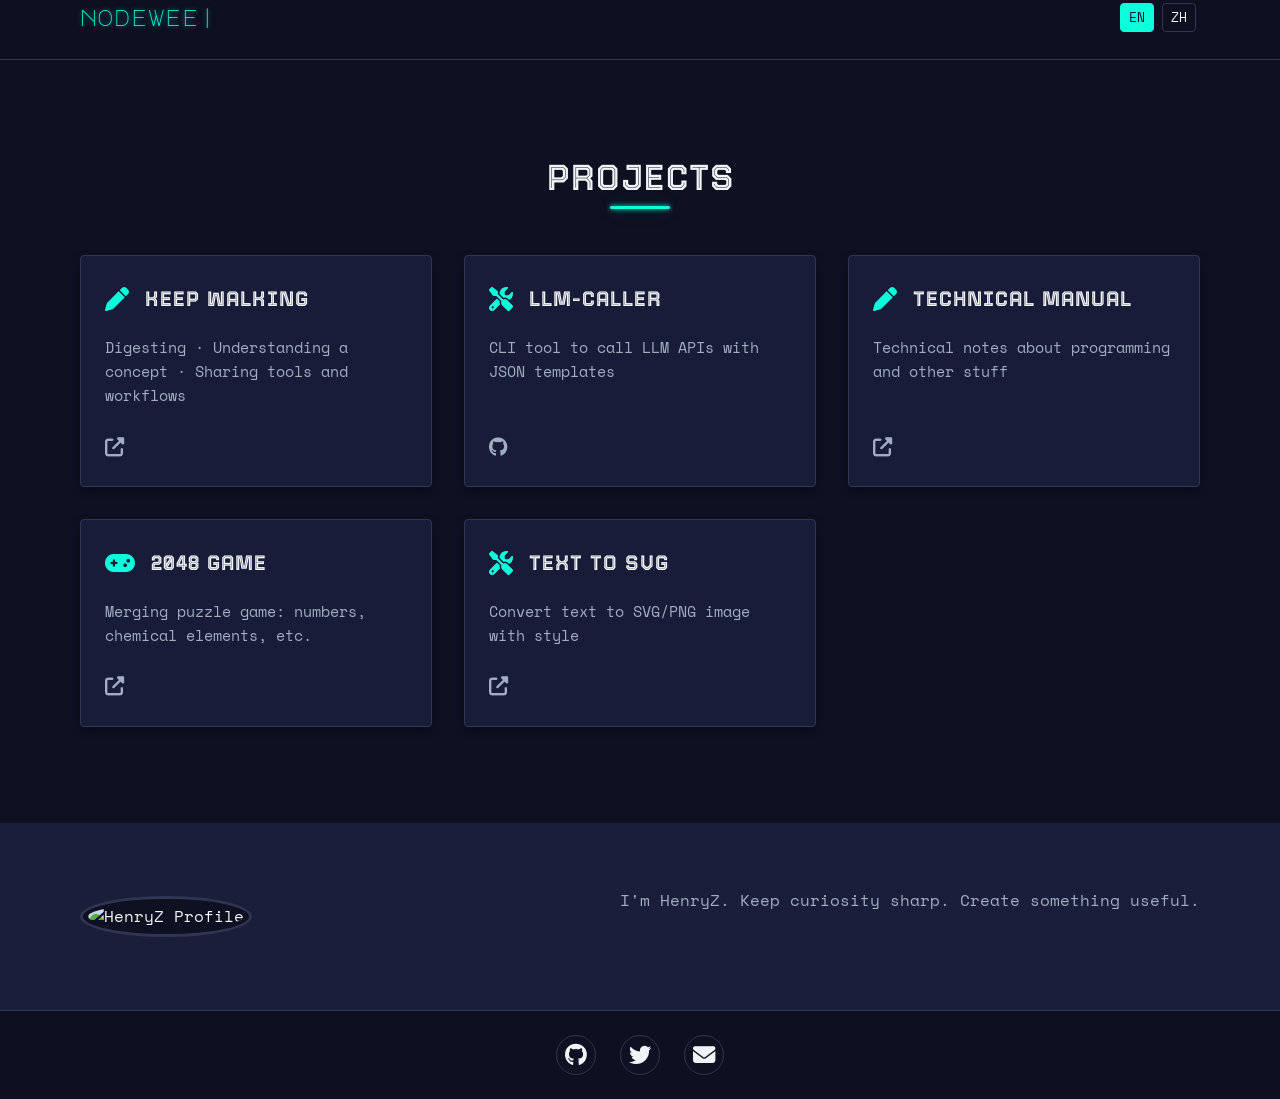
==== commit 6ec47a05: "feat(portfolio): Update project descriptions and add new projects" ====
--- a/docs/index.html
+++ b/docs/index.html
@@ -105,8 +105,26 @@
           "title": "Projects",
           "projects": [
             {
+              "name": "Keep Walking",
+              "description": "Digesting · Understanding a concept · Sharing tools and workflows",
+              "category": "writing",
+              "website": "https://issue.toulan.fun/",
+            },
+            {
+              "name": "llm-caller",
+              "description": "CLI tool to call LLM APIs with JSON templates",
+              "category": "tool",
+              "github": "https://github.com/nodewee/llm-caller"
+            },
+            {
+              "name": "Technical Manual",
+              "description": "Technical notes about programming and other stuff",
+              "category": "writing",
+              "website": "https://manual.toulan.fun/"
+            },
+            {
               "name": "2048 Game",
-              "description": "Number merging puzzle game",
+              "description": "Merging puzzle game: numbers, chemical elements, etc.",
               "category": "game",
               "website": "https://mixin.city/0e33b3b85d8742eca58d8b41cd8c3c3d/"
             },
@@ -115,13 +133,7 @@
               "description": "Convert text to SVG/PNG image with style",
               "category": "tool",
               "website": "https://mixin.city/text-to-svg/"
-            },
-            {
-              "name": "Technical Manual",
-              "description": "Programming related technical notes",
-              "category": "programming",
-              "website": "https://manual.toulan.fun/"
-            },
+            }
           ]
         },
         "about": {
@@ -138,8 +150,26 @@
           "title": "项目",
           "projects": [
             {
+              "name": "缓坡漫步",
+              "description": "读摘 · 了解一个概念 · 分享工具和工作流 <br> 微信公众号：缓坡漫步",
+              "category": "writing",
+              "website": "https://issue.toulan.fun/",
+            },
+            {
+              "name": "llm-caller",
+              "description": "CLI工具，通过 JSON 模板统一个各家 LLM 服务的API，简化多服务集成的复杂性",
+              "category": "tool",
+              "github": "https://github.com/nodewee/llm-caller"
+            },
+            {
+              "name": "技术手册",
+              "description": "技术笔记（编程等）",
+              "category": "writing",
+              "website": "https://manual.toulan.fun/"
+            },
+            {
               "name": "2048游戏",
-              "description": "数字合并益智游戏",
+              "description": "合并益智游戏：数字、化学元素、等",
               "category": "game",
               "website": "https://mixin.city/0e33b3b85d8742eca58d8b41cd8c3c3d/"
             },
@@ -148,13 +178,7 @@
               "description": "将样式文本转换为SVG/PNG图像",
               "category": "tool",
               "website": "https://mixin.city/text-to-svg/"
-            },
-            {
-              "name": "技术手册",
-              "description": "编程相关技术笔记",
-              "category": "programming",
-              "website": "https://manual.toulan.fun/"
-            },
+            }
           ]
         },
         "about": {
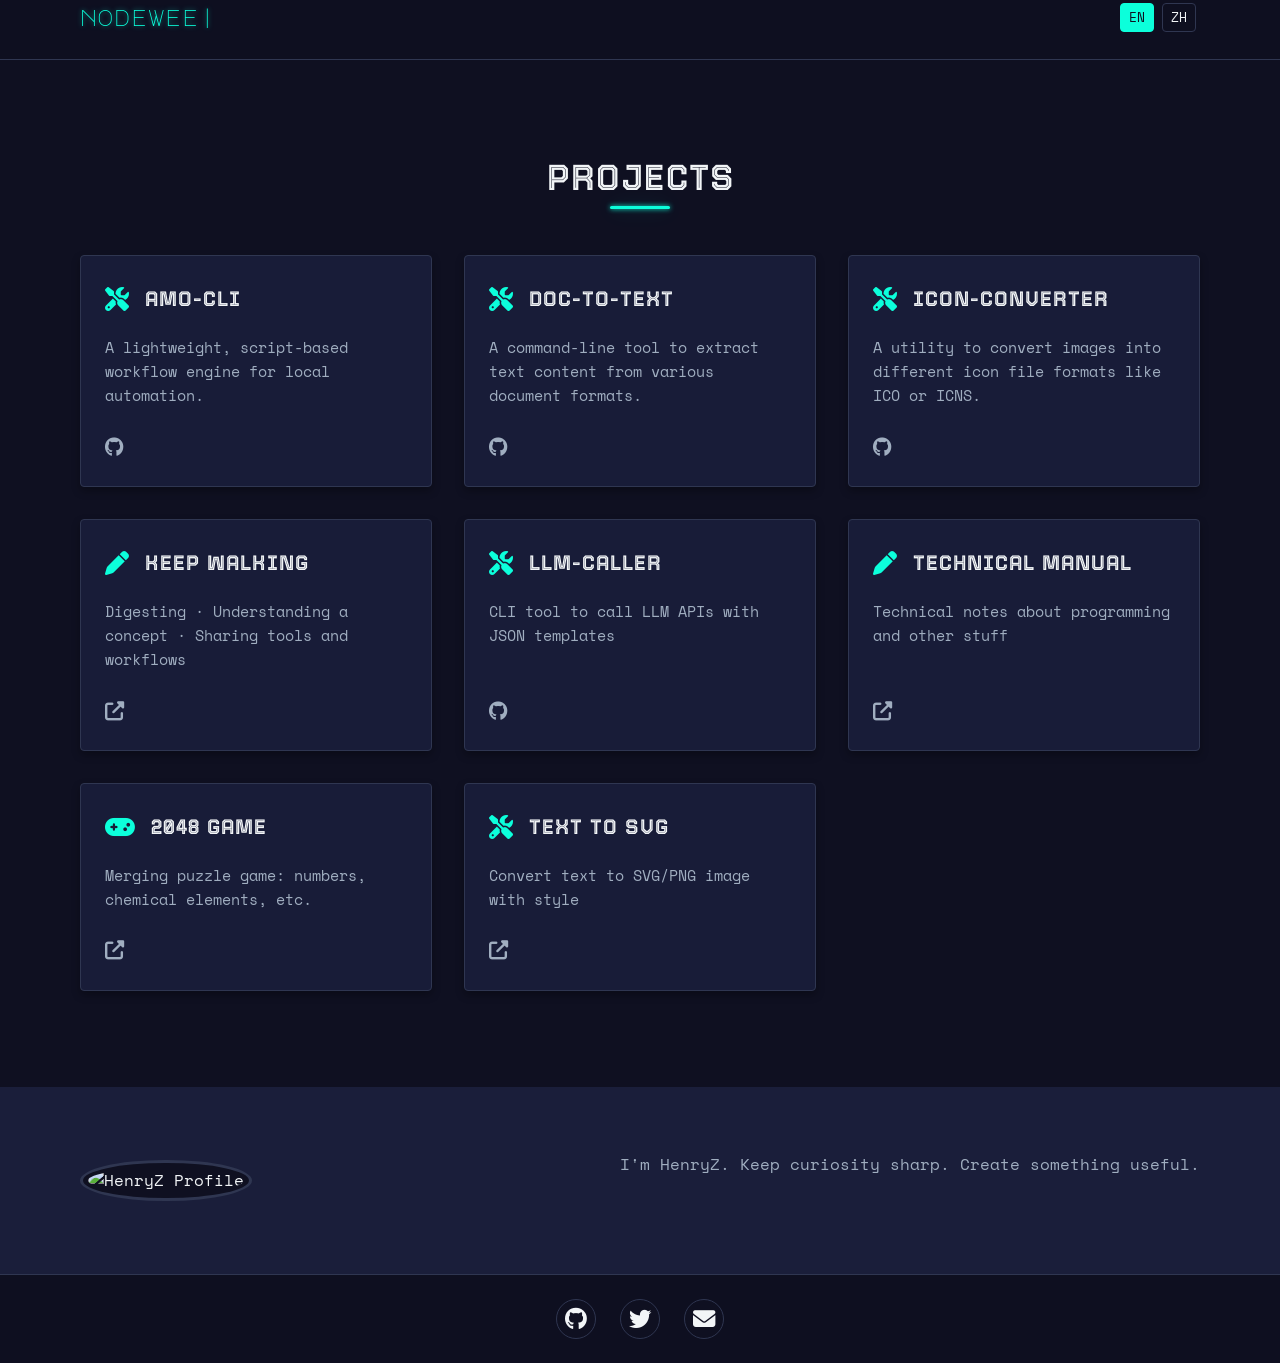
==== commit 068d867b: "add new tool projects to portfolio section" ====
--- a/docs/index.html
+++ b/docs/index.html
@@ -105,6 +105,24 @@
           "title": "Projects",
           "projects": [
             {
+              "name": "amo-cli",
+              "description": "A lightweight, script-based workflow engine for local automation.",
+              "category": "tool",
+              "github": "https://github.com/amo-run/amo-cli"
+            },
+            {
+              "name": "doc-to-text",
+              "description": "A command-line tool to extract text content from various document formats.",
+              "category": "tool",
+              "github": "https://github.com/nodewee/doc-to-text"
+            },
+            {
+              "name": "icon-converter",
+              "description": "A utility to convert images into different icon file formats like ICO or ICNS.",
+              "category": "tool",
+              "github": "https://github.com/nodewee/icon-converter"
+            },
+            {
               "name": "Keep Walking",
               "description": "Digesting · Understanding a concept · Sharing tools and workflows",
               "category": "writing",
@@ -149,6 +167,24 @@
         "portfolio": {
           "title": "项目",
           "projects": [
+            {
+              "name": "amo-cli",
+              "description": "一款轻量级的、基于脚本的本地自动化工作流引擎。",
+              "category": "tool",
+              "github": "https://github.com/amo-run/amo-cli"
+            },
+            {
+              "name": "doc-to-text",
+              "description": "从多种格式的文档中提取文本内容的命令行工具。",
+              "category": "tool",
+              "github": "https://github.com/nodewee/doc-to-text"
+            },
+            {
+              "name": "icon-converter",
+              "description": "用于将图像文件转换为ICO、ICNS等不同图标格式的实用工具。",
+              "category": "tool",
+              "github": "https://github.com/nodewee/icon-converter"
+            },
             {
               "name": "缓坡漫步",
               "description": "读摘 · 了解一个概念 · 分享工具和工作流 <br> 微信公众号：缓坡漫步",
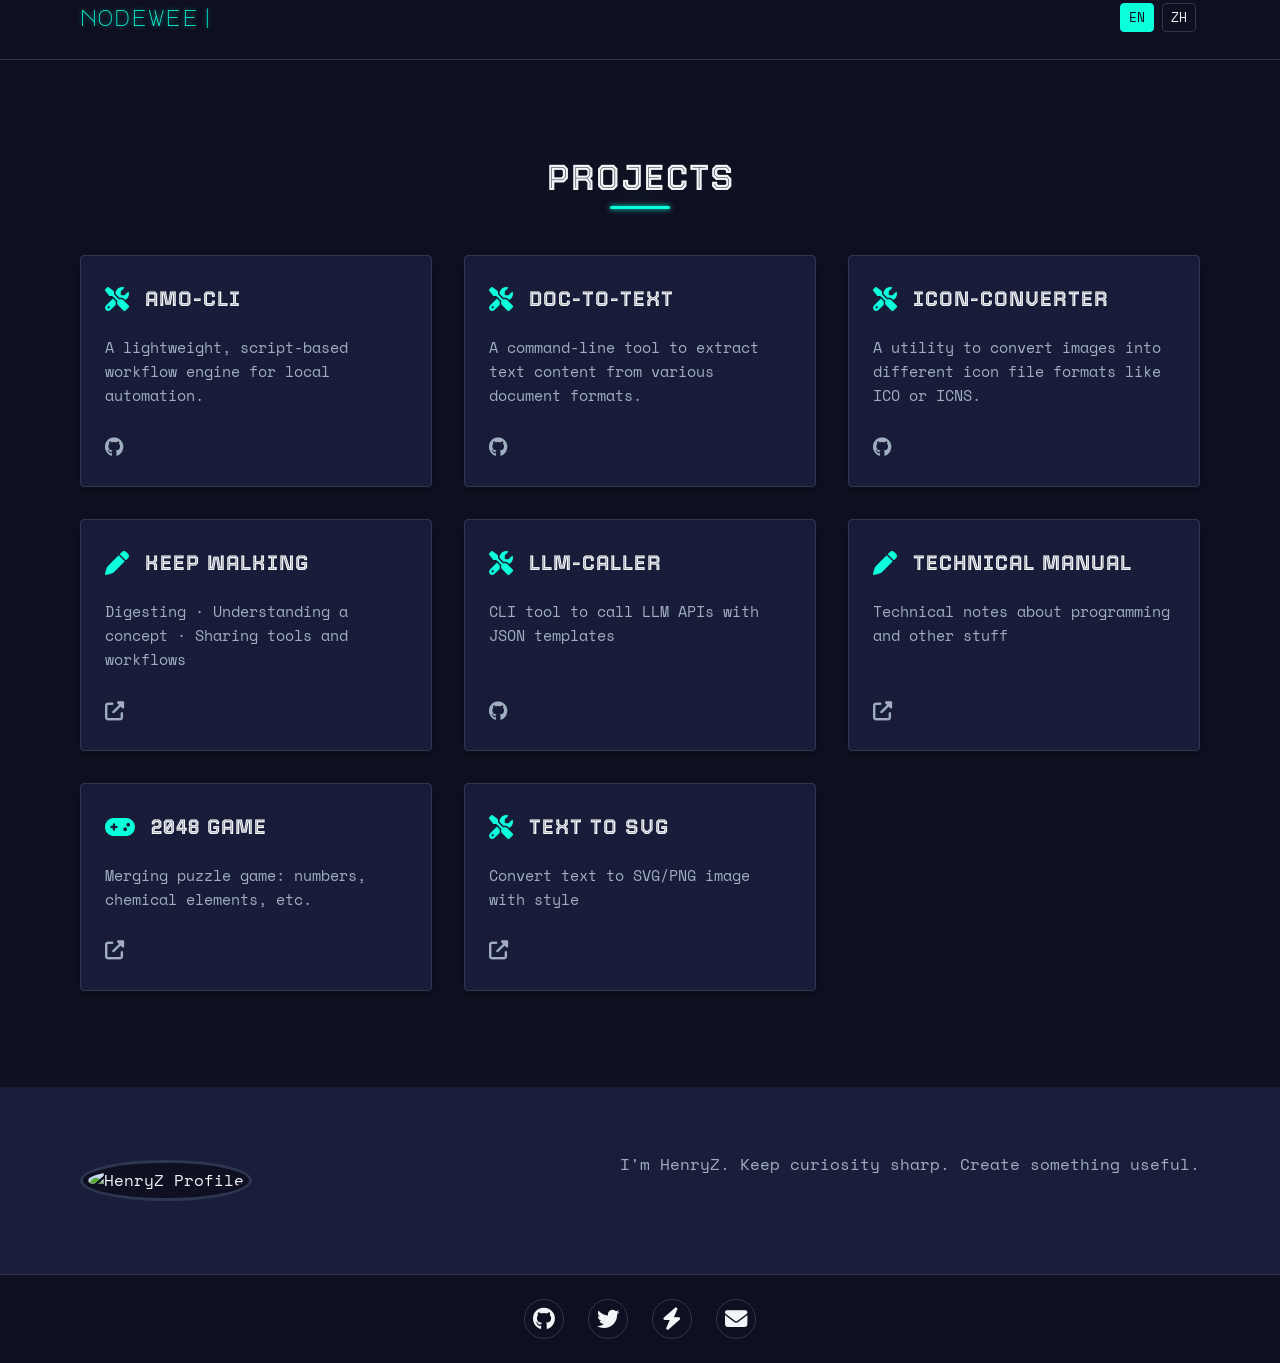
==== commit 062fa179: "fix: performance issues - Replaced the throttled scroll handler with IntersectionObserver for more e" ====
--- a/docs/index.html
+++ b/docs/index.html
@@ -299,6 +299,9 @@
             <a href="https://twitter.com/hz42hz" target="_blank" rel="noopener noreferrer" aria-label="Twitter">
               <i class="fab fa-twitter" aria-hidden="true"></i>
             </a>
+            <a href="https://okjk.co/GDspOJ" target="_blank" rel="noopener noreferrer" aria-label="Jike" title="Jike">
+              <i class="fas fa-bolt" aria-hidden="true"></i>
+            </a>
             <a href="mailto:nodewee@gmail.com" aria-label="Email">
               <i class="fa fa-envelope" aria-hidden="true"></i>
             </a>
--- a/docs/style.css
+++ b/docs/style.css
@@ -253,7 +253,7 @@
   width: 100%;
   z-index: 1000;
   background-color: rgba(15, 16, 33, 0.95);
-  backdrop-filter: blur(5px);
+  /* backdrop-filter: blur(5px); -- Removed for performance */
   border-bottom: 1px solid var(--color-border);
   height: var(--header-height);
 }
@@ -624,25 +624,24 @@
   width: 100%;
   height: 100%;
   z-index: 8;
-  background: linear-gradient(
-    to bottom,
-    rgba(255,255,255,0) 0%,
-    rgba(12, 255, 219, 0.05) 50%,
-    rgba(255,255,255,0) 100%
+  background-image: repeating-linear-gradient(
+      transparent,
+      transparent 2px,
+      rgba(12, 255, 219, 0.05) 3px,
+      rgba(12, 255, 219, 0.05) 4px
   );
-  opacity: 0.05;
+  opacity: 0.1;
   position: fixed;
   pointer-events: none;
-  display: none;
-  animation: scanline 8s linear infinite;
-  will-change: opacity, transform;
-}
-
-@keyframes scanline {
+  display: block;
+  will-change: unset;
+}
+
+/* @keyframes scanline {
   0% { transform: translateY(-100%); }
   50% { transform: translateY(0%); }
   100% { transform: translateY(100%); }
-}
+} */
 
 /* ---------- Media Queries ---------- */
 @media (max-width: 992px) {
--- a/docs/style.css
+++ b/docs/style.css
@@ -253,7 +253,7 @@
   width: 100%;
   z-index: 1000;
   background-color: rgba(15, 16, 33, 0.95);
-  backdrop-filter: blur(5px);
+  /* backdrop-filter: blur(5px); -- Removed for performance */
   border-bottom: 1px solid var(--color-border);
   height: var(--header-height);
 }
@@ -624,25 +624,24 @@
   width: 100%;
   height: 100%;
   z-index: 8;
-  background: linear-gradient(
-    to bottom,
-    rgba(255,255,255,0) 0%,
-    rgba(12, 255, 219, 0.05) 50%,
-    rgba(255,255,255,0) 100%
+  background-image: repeating-linear-gradient(
+      transparent,
+      transparent 2px,
+      rgba(12, 255, 219, 0.05) 3px,
+      rgba(12, 255, 219, 0.05) 4px
   );
-  opacity: 0.05;
+  opacity: 0.1;
   position: fixed;
   pointer-events: none;
-  display: none;
-  animation: scanline 8s linear infinite;
-  will-change: opacity, transform;
-}
-
-@keyframes scanline {
+  display: block;
+  will-change: unset;
+}
+
+/* @keyframes scanline {
   0% { transform: translateY(-100%); }
   50% { transform: translateY(0%); }
   100% { transform: translateY(100%); }
-}
+} */
 
 /* ---------- Media Queries ---------- */
 @media (max-width: 992px) {
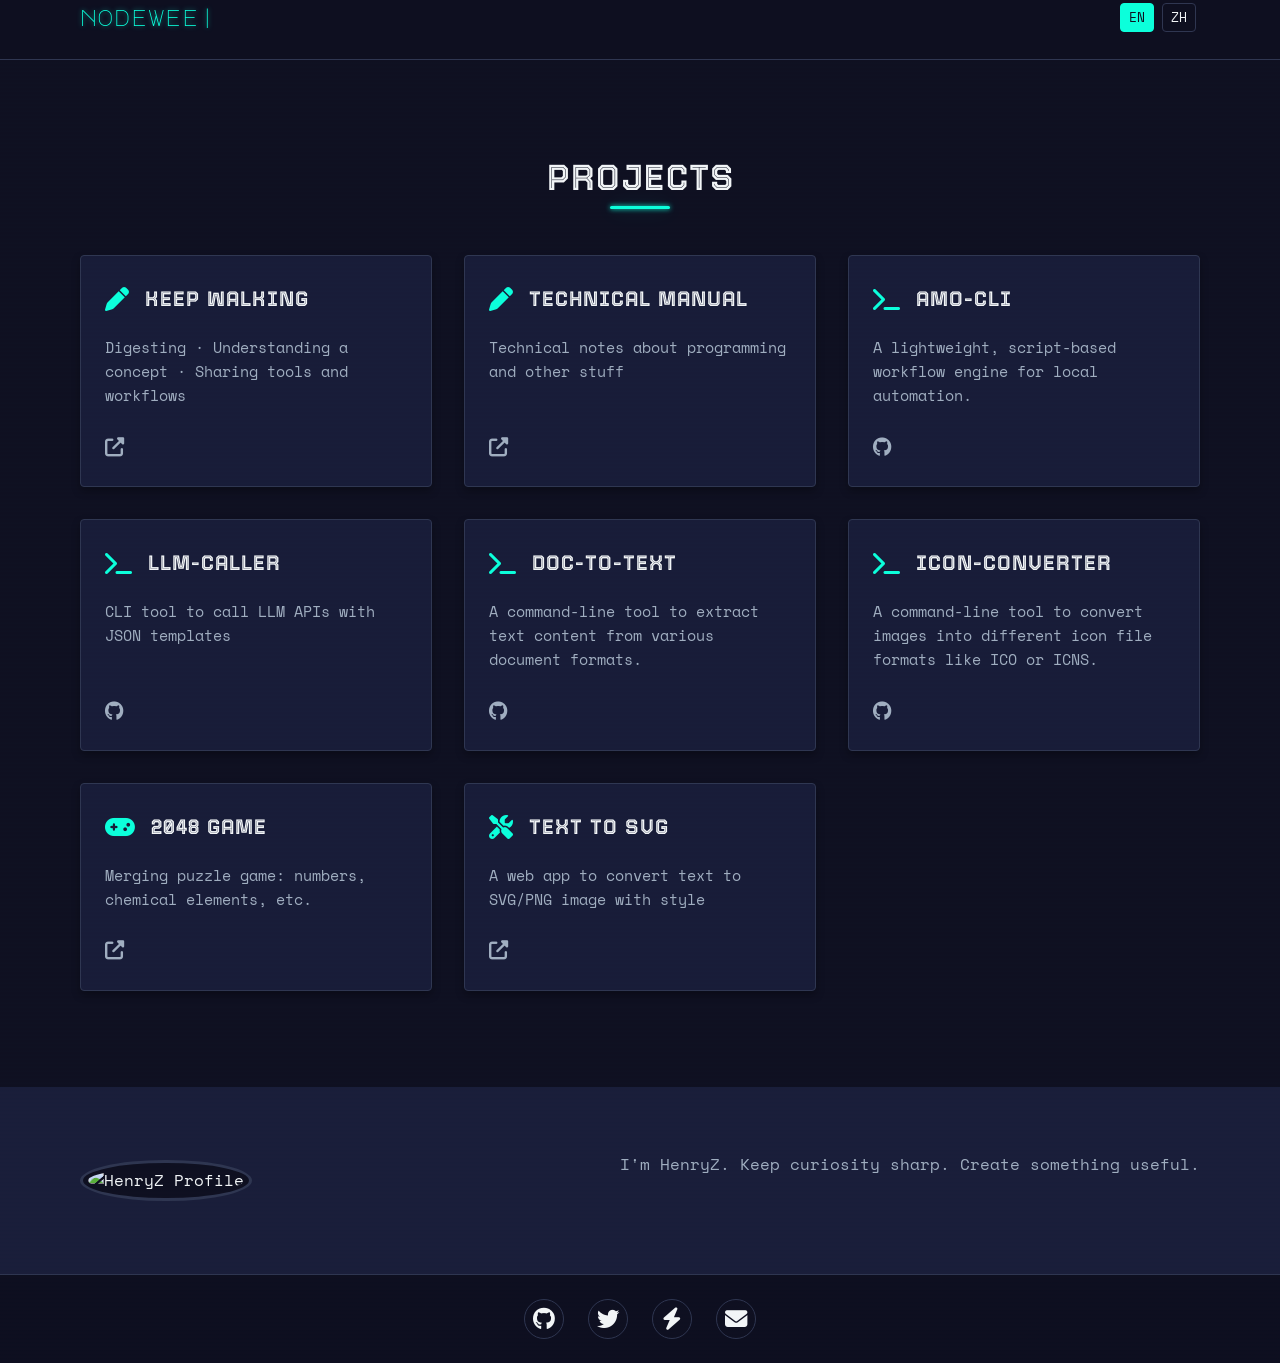
==== commit d7257c74: "feat(项目展示): 重构项目图标逻辑并使用标签系统替代分类" ====
--- a/docs/index.html
+++ b/docs/index.html
@@ -105,51 +105,52 @@
           "title": "Projects",
           "projects": [
             {
+              "name": "Keep Walking",
+              "description": "Digesting · Understanding a concept · Sharing tools and workflows",
+              "tags": ["writing"],
+              "website": "https://issue.toulan.fun/",
+            },
+            {
+              "name": "Technical Manual",
+              "description": "Technical notes about programming and other stuff",
+              "tags": ["writing"],
+              "website": "https://manual.toulan.fun/"
+            },
+            {
               "name": "amo-cli",
               "description": "A lightweight, script-based workflow engine for local automation.",
-              "category": "tool",
+              "tags": ["cli-tool", "automation"],
               "github": "https://github.com/amo-run/amo-cli"
+            },
+
+            {
+              "name": "llm-caller",
+              "description": "CLI tool to call LLM APIs with JSON templates",
+              "tags": ["cli-tool", "ai"],
+              "github": "https://github.com/nodewee/llm-caller"
             },
             {
               "name": "doc-to-text",
               "description": "A command-line tool to extract text content from various document formats.",
-              "category": "tool",
+              "tags": ["cli-tool"],
               "github": "https://github.com/nodewee/doc-to-text"
             },
             {
               "name": "icon-converter",
-              "description": "A utility to convert images into different icon file formats like ICO or ICNS.",
-              "category": "tool",
+              "description": "A command-line tool to convert images into different icon file formats like ICO or ICNS.",
+              "tags": ["cli-tool"],
               "github": "https://github.com/nodewee/icon-converter"
-            },
-            {
-              "name": "Keep Walking",
-              "description": "Digesting · Understanding a concept · Sharing tools and workflows",
-              "category": "writing",
-              "website": "https://issue.toulan.fun/",
-            },
-            {
-              "name": "llm-caller",
-              "description": "CLI tool to call LLM APIs with JSON templates",
-              "category": "tool",
-              "github": "https://github.com/nodewee/llm-caller"
-            },
-            {
-              "name": "Technical Manual",
-              "description": "Technical notes about programming and other stuff",
-              "category": "writing",
-              "website": "https://manual.toulan.fun/"
             },
             {
               "name": "2048 Game",
               "description": "Merging puzzle game: numbers, chemical elements, etc.",
-              "category": "game",
-              "website": "https://mixin.city/0e33b3b85d8742eca58d8b41cd8c3c3d/"
+              "tags": ["web-app", "game"],
+              "website": "https://mixin.city/2048/"
             },
             {
               "name": "Text to SVG",
-              "description": "Convert text to SVG/PNG image with style",
-              "category": "tool",
+              "description": "A web app to convert text to SVG/PNG image with style",
+              "tags": ["web-app", "tool"],
               "website": "https://mixin.city/text-to-svg/"
             }
           ]
@@ -168,51 +169,52 @@
           "title": "项目",
           "projects": [
             {
+              "name": "缓坡漫步",
+              "description": "读摘 · 了解一个概念 · 分享工具和工作流 <br> 微信公众号：缓坡漫步",
+              "tags": ["writing"],
+              "website": "https://issue.toulan.fun/",
+            },
+            {
+              "name": "技术手册",
+              "description": "技术笔记（编程等）",
+              "tags": ["writing"],
+              "website": "https://manual.toulan.fun/"
+            },
+            {
               "name": "amo-cli",
               "description": "一款轻量级的、基于脚本的本地自动化工作流引擎。",
-              "category": "tool",
+              "tags": ["cli-tool", "automation"],
               "github": "https://github.com/amo-run/amo-cli"
+            },
+            {
+              "name": "llm-caller",
+              "description": "CLI工具，通过 JSON 模板统一个各家 LLM 服务的API，简化多服务集成的复杂性",
+              "tags": ["cli-tool", "ai"],
+              "github": "https://github.com/nodewee/llm-caller"
             },
             {
               "name": "doc-to-text",
               "description": "从多种格式的文档中提取文本内容的命令行工具。",
-              "category": "tool",
+              "tags": ["cli-tool"],
               "github": "https://github.com/nodewee/doc-to-text"
             },
+
             {
               "name": "icon-converter",
-              "description": "用于将图像文件转换为ICO、ICNS等不同图标格式的实用工具。",
-              "category": "tool",
+              "description": "用于将图像文件转换为ICO、ICNS等不同图标格式的命令行工具。",
+              "tags": ["cli-tool"],
               "github": "https://github.com/nodewee/icon-converter"
             },
             {
-              "name": "缓坡漫步",
-              "description": "读摘 · 了解一个概念 · 分享工具和工作流 <br> 微信公众号：缓坡漫步",
-              "category": "writing",
-              "website": "https://issue.toulan.fun/",
-            },
-            {
-              "name": "llm-caller",
-              "description": "CLI工具，通过 JSON 模板统一个各家 LLM 服务的API，简化多服务集成的复杂性",
-              "category": "tool",
-              "github": "https://github.com/nodewee/llm-caller"
-            },
-            {
-              "name": "技术手册",
-              "description": "技术笔记（编程等）",
-              "category": "writing",
-              "website": "https://manual.toulan.fun/"
-            },
-            {
               "name": "2048游戏",
-              "description": "合并益智游戏：数字、化学元素、等",
-              "category": "game",
-              "website": "https://mixin.city/0e33b3b85d8742eca58d8b41cd8c3c3d/"
+              "description": "（网页应用）合并益智游戏：数字、化学元素、等",
+              "tags": ["web-app", "game"],
+              "website": "https://mixin.city/2048/"
             },
             {
               "name": "文本转SVG",
-              "description": "将样式文本转换为SVG/PNG图像",
-              "category": "tool",
+              "description": "将样式文本转换为SVG/PNG图像的网页应用",
+              "tags": ["web-app", "tool"],
               "website": "https://mixin.city/text-to-svg/"
             }
           ]
